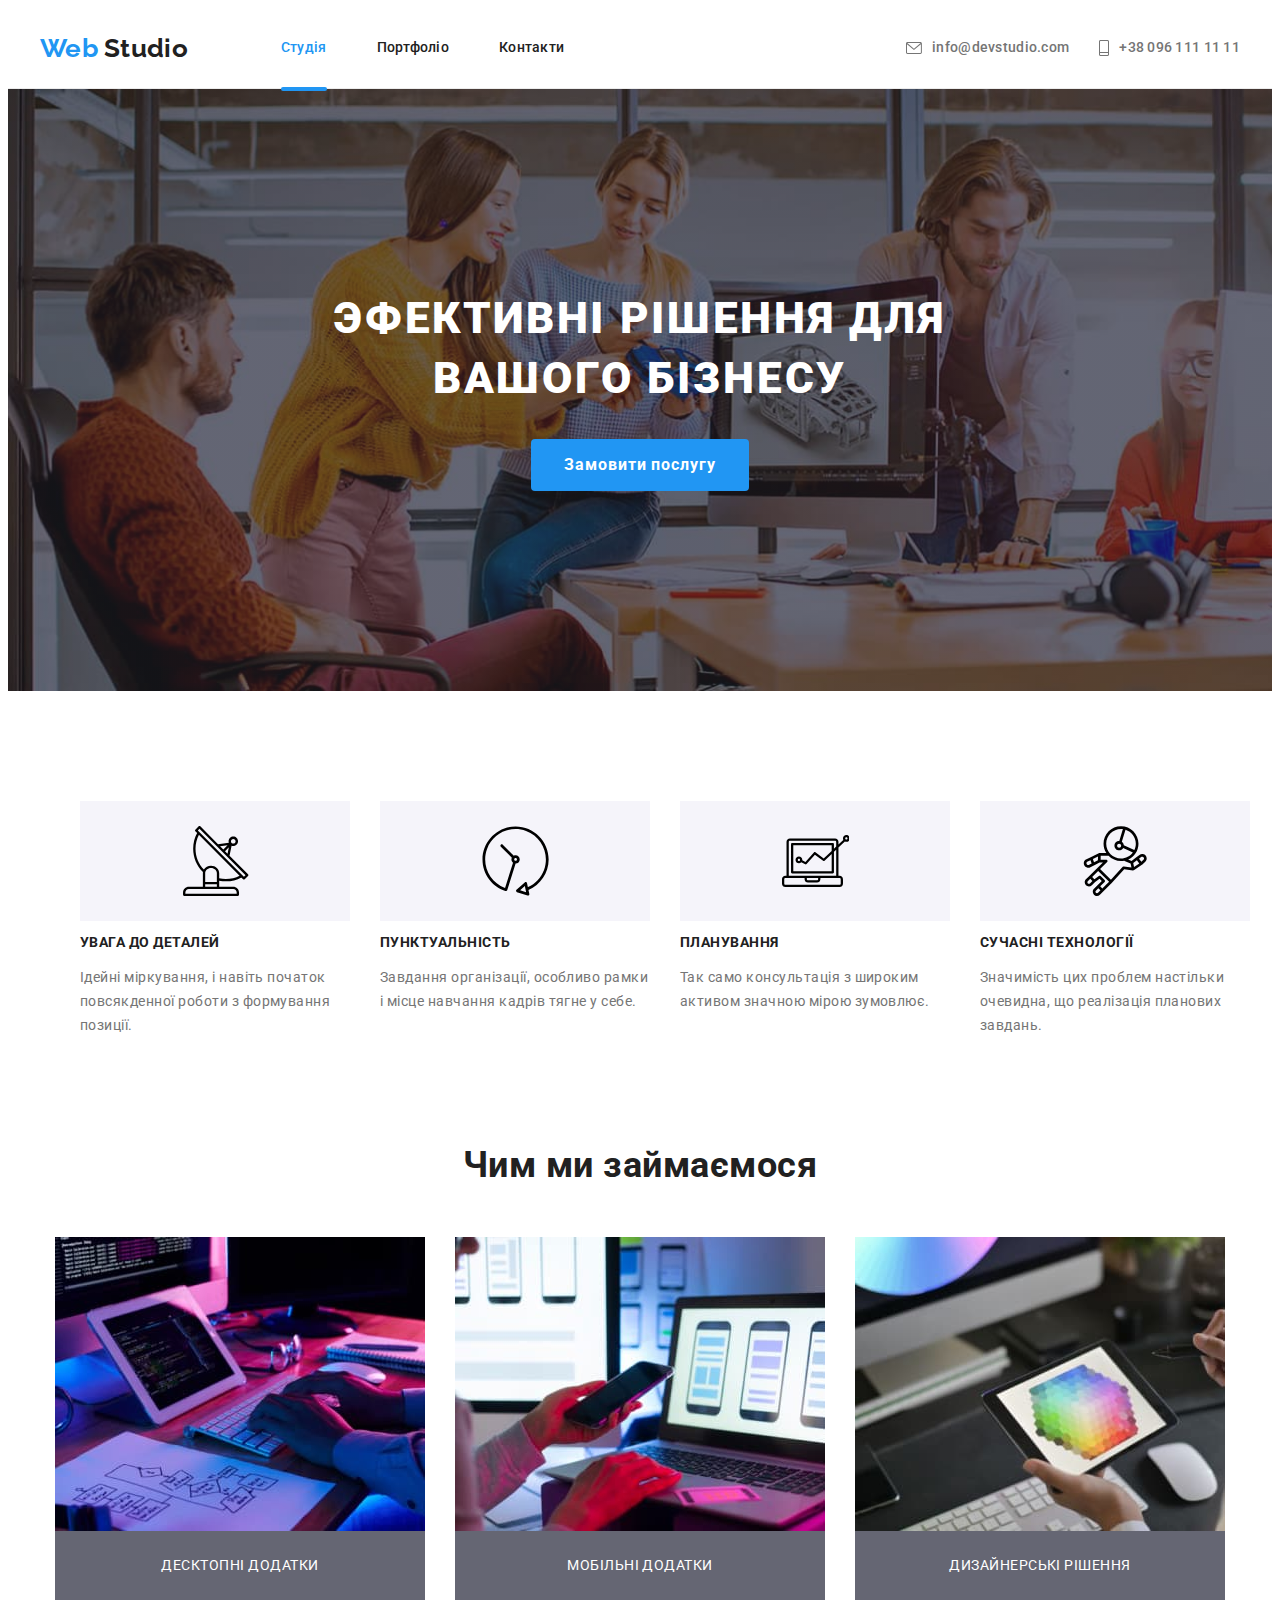
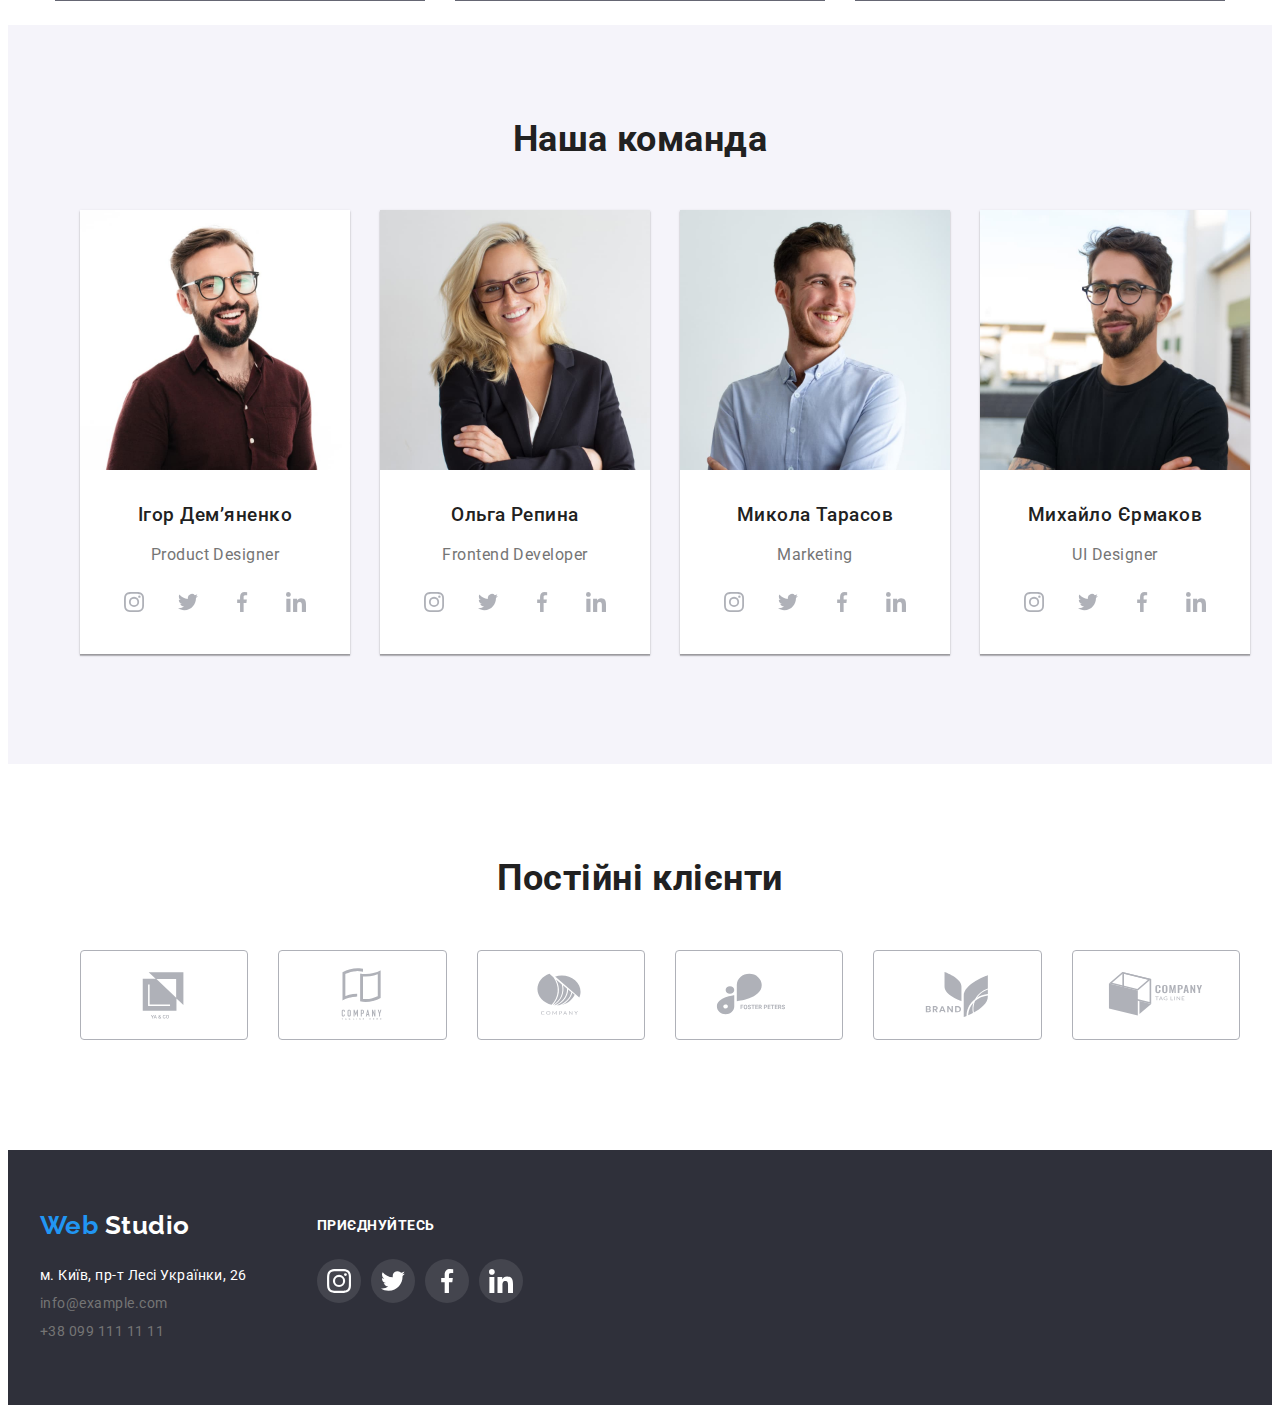
==== index.html @ f1665b96 "Copy hw5" ====
<!DOCTYPE html>
<html lang="uk">
<head>
    <meta charset="UTF-8">
    <meta http-equiv="X-UA-Compatible" content="IE=edge">
    <meta name="viewport" content="width=device-width, initial-scale=1.0">
    <title>Document</title>
<link rel="preconnect" href="https://fonts.googleapis.com">
<link rel="preconnect" href="https://fonts.gstatic.com" crossorigin>
<link href="https://fonts.googleapis.com/css2?family=Raleway:wght@700&family=Roboto:wght@400;500;700;900&display=swap" rel="stylesheet">
<link
      rel="stylesheet"
      href="https://cdnjs.cloudflare.com/ajax/libs/modern-normalize/1.1.0/modern-normalize.min.css"
      integrity="sha512-wpPYUAdjBVSE4KJnH1VR1HeZfpl1ub8YT/NKx4PuQ5NmX2tKuGu6U/JRp5y+Y8XG2tV+wKQpNHVUX03MfMFn9Q=="
      crossorigin="anonymous"
      referrerpolicy="no-referrer">
<link rel="stylesheet" href="./css/styles.css">
</head>
<body>
   <!-- HEADER -->
   <header class="header-section">
   
    <nav class="navigation container">
      <a  href="./index.html" class="logo"> 
        <span class="logo-partone"> Web </span>
           <span class="logo-partsecond">Studio </span> </a>
       <ul class="list-site-nav">
        <li class="current" ><a href="./index.html" class="current-list">Студія</a> </li>
        <li class="site-nav"><a href="./portfolio.html" class="portfolio">Портфоліо</a> </li>
        <li class= "site-nav"><a href="#" class="portfolio">Контакти</a> </li>
      </ul>
   
    <ul class="contact">
      <li class="list-contact"><a href="mailto:info@devstudio.com" class="contact-mail">
          <svg class="contact-soc-icon" width="16" height="12">
            <use href="./images/icons.svg#icon-mail"></use>
          </svg> info@devstudio.com</a></li>
      <li><a href="tel:+380961111111" class="contact-tel">
        <svg class="contact-soc-icon" width="10" height="16">
            <use href="./images/icons.svg#icon-tel"></use>
          </svg> +38 096 111 11 11</a></li>
    </ul>
    </nav>
  </header>
  <main>
   
    <!-- HERO -->
    <section class="hero">
      <h1 class="hero-title" >Эфективні рішення для вашого бізнесу</h1>
      <button type="button" class="hero-button" data-modal-open>Замовити послугу</button>

    
      <div class="backdrop is-hidden" data-modal>
          <div class="modal">
            <button type="button" class="button-close" data-modal-close>
              <svg width="11" height="11">
                <use href="./images/icons.svg#icon-close"></use>
              </svg>
            </button>
          </div>
        </div>

    </section>

    <!-- OUR ADVANTAGES -->
    <section class="section"> 
      <div class="container"> 
      <h2 class="visually-hidden">Наші переваги</h2>
        
      <ul class="advantages">

          <li class="advantages-list"> 
            <div class="container-icon"> 
              
                <svg class="advantages-icon" width="67" height="70">
                  <use href="./images/icons.svg#icon-Vector1">   </use>
          </svg>
       
        </div> 
          <h3 class="advantages-caption">Увага до деталей</h3> 
          <p class="advantages-text">Ідейні міркування, і навіть початок повсякденної роботи з формування позиції.</p>
          </li>

          <li class="advantages-list">
            <div class="container-icon"> 
             
                <svg class="advantages-icon" width="67" height="70">
                  <use href="./images/icons.svg#icon-Vector2"></use></svg>
         
              </div>
            <h3 class="advantages-caption"> Пунктуальність</h3>
            <p class="advantages-text">Завдання організації, особливо рамки і місце навчання кадрів тягне у себе.</p>
          </li>

          <li class="advantages-list"> 
            <div class="container-icon"> 
              
                <svg class="advantages-icon" width="67" height="70">
                  <use href="./images/icons.svg#icon-Vector3">    </use></svg>
            
            </div>
            <h3 class="advantages-caption">Планування</h3> 
            <p class="advantages-text">Так само консультація з широким активом значною мірою зумовлює.</p>
        </li>

        <li class="advantages-list">
          <div class="container-icon"> 
            
                <svg class="advantages-icon" width="67" height="70">
            <use href="./images/icons.svg#icon-Vector4">    </use></svg> 
         
          </div>
            <h3 class="advantages-caption"> Сучасні технології</h3>
            <p class="advantages-text"> Значимість цих проблем настільки очевидна, що реалізація планових завдань.</p>
        </li>

      </ul>
        </div>
    </section>

    <!-- WHAT WE DO -->
    <section class="section-what-we-do"> 
      <div class="container"> 
      <h2 class="what-we-do-caption">Чим ми займаємося</h2>
      
      <ul class="list-what-we-do">
        <li class="image-what-we-do">
          <img class="image"
            src="./images/tab_work.jpg"
            alt="Людина працює на компʼютері"
            height="294"
            width="370">
            
            <div class="container-text"> 
            <p class="text-description"> Десктопні додатки</p>
        </div>
          </li>

        <li class="image-what-we-do">
          <img class="image"
            src="./images/phone_leptop.jpg"
            alt="Дівчина тримає телефон"
            height="294"
            width="370">
            <div class="container-text"> 
            <p class="text-description"> Мобільні додатки</p>
        </div>
        </li>
        <li class="image-what-we-do">
          <img class="image"
            src="./images/tab.jpg"
            alt="Людина підбирає кольори на планшеті"
            height="294"
            width="370">
            <div class="container-text"> 
            <p class="text-description"> Дизайнерські рішення</p>
        </div>
        </li>
      </ul>
      </div>
    </section>
    <!-- OUR TEAM -->
      <section class="section-team"> 
        <div class="container"> 
        <h2 class="team-caption">Наша команда</h2>
      <ul class="team">
        <li class="team-list">
          <img src="./images/team1.jpg" 
          alt="Product Designer" 
          width="270" 
          height="260" >
          <h3 class="team-list-caption">Ігор Демʼяненко</h3>
          <p lang="en" class="team-list-text">Product Designer</p>
        <ul class="team-soc-list"> 
        <li class="team-soc-item"> <a href "" class="team-soc-link">
          <svg class="team-soc-icon" width="20" height="20">
            <use href="./images/icons.svg#icon-instagram">    </use>
          </svg> </a>
        </li>
        <li class="team-soc-item"> <a href "" class="team-soc-link">
          <svg class="team-soc-icon" width="20" height="20">
            <use href="./images/icons.svg#icon-twitter">    </use>
          </svg> </a>
        </li>
        <li class="team-soc-item"> <a href "" class="team-soc-link">
          <svg class="team-soc-icon" width="20" height="20">
            <use href="./images/icons.svg#icon-facebook">    </use>
          </svg> </a>
        </li>
        <li class="team-soc-item"> <a href "" class="team-soc-link">
          <svg class="team-soc-icon" width="20" height="20">
            <use href="./images/icons.svg#icon-linkedin">    </use>
          </svg> </a>
        </li>    
      </ul>
        </li>

        <li class="team-list">
          <img src="./images/team2.jpg" 
          alt="Frontend Developer" 
          width="270"
           height="260">
          <h3 class="team-list-caption">Ольга Репина</h3>
          <p lang="en" class="team-list-text">Frontend Developer</p>

          <ul class="team-soc-list"> 
        <li class="team-soc-item"> <a href "" class="team-soc-link">
          <svg class="team-soc-icon" width="20" height="20">
            <use href="./images/icons.svg#icon-instagram">    </use>
          </svg> </a>
        </li>
        <li class="team-soc-item"> <a href "" class="team-soc-link">
          <svg class="team-soc-icon" width="20" height="20">
            <use href="./images/icons.svg#icon-twitter">    </use>
          </svg> </a>
        </li>
        <li class="team-soc-item"> <a href "" class="team-soc-link">
          <svg class="team-soc-icon" width="20" height="20">
            <use href="./images/icons.svg#icon-facebook">    </use>
          </svg> </a>
        </li>
        <li class="team-soc-item"> <a href "" class="team-soc-link">
          <svg class="team-soc-icon" width="20" height="20">
            <use href="./images/icons.svg#icon-linkedin">    </use>
          </svg> </a>
        </li>    
      </ul>
        </li>
        <li class="team-list">
          <img src="./images/team3.jpg" 
          alt="Marketing"
           width="270" 
           height="260">
          <h3 class="team-list-caption">Микола Тарасов</h3>
          <p lang="en" class="team-list-text">Marketing</p>
          <ul class="team-soc-list"> 
        <li class="team-soc-item"> <a href "" class="team-soc-link">
          <svg class="team-soc-icon" width="20" height="20">
            <use href="./images/icons.svg#icon-instagram">    </use>
          </svg> </a>
        </li>
        <li class="team-soc-item"> <a href "" class="team-soc-link">
          <svg class="team-soc-icon" width="20" height="20">
            <use href="./images/icons.svg#icon-twitter">    </use>
          </svg> </a>
        </li>
        <li class="team-soc-item"> <a href "" class="team-soc-link">
          <svg class="team-soc-icon" width="20" height="20">
            <use href="./images/icons.svg#icon-facebook">    </use>
          </svg> </a>
        </li>
        <li class="team-soc-item"> <a href "" class="team-soc-link">
          <svg class="team-soc-icon" width="20" height="20">
            <use href="./images/icons.svg#icon-linkedin">    </use>
          </svg> </a>
        </li>    
      </ul>
        </li>
        <li class="team-list">
          <img src="./images/team4.jpg" 
          alt="UI Designer"
           width="270"
           height="260" >
          <h3 class="team-list-caption">Михайло Єрмаков</h3>
          <p lang="en" class="team-list-text">UI Designer</p>
          
          <ul class="team-soc-list"> 
        <li class="team-soc-item"> <a href "" class="team-soc-link">
          <svg class="team-soc-icon" width="20" height="20">
            <use href="./images/icons.svg#icon-instagram">    </use>
          </svg> </a>
        </li>
        <li class="team-soc-item"> <a href "" class="team-soc-link">
          <svg class="team-soc-icon" width="20" height="20">
            <use href="./images/icons.svg#icon-twitter">    </use>
          </svg> </a>
        </li>
        <li class="team-soc-item"> <a href "" class="team-soc-link">
          <svg class="team-soc-icon" width="20" height="20">
            <use href="./images/icons.svg#icon-facebook">    </use>
          </svg> </a>
        </li>
        <li class="team-soc-item"> <a href "" class="team-soc-link">
          <svg class="team-soc-icon" width="20" height="20">
            <use href="./images/icons.svg#icon-linkedin">    </use>
          </svg> </a>
        </li>    
      </ul>
        </li>
      </ul>
      </div>
    </section>
    <section class="section">
      <div class="container"> 
        <h3 class="team-caption"> Постійні клієнти</h3>
        <ul class="list-customers">
          <li class="item-customers"> <a href="" class="link-customers"> <svg class="customers-icon" width="106" height="60">
            <use href="./images/icons.svg#icon-Logo1">    </use>
          </svg> </a> </li>
        <li class="item-customers"> <a href="" class="link-customers"> <svg class="customers-icon" width="106" height="60">
            <use href="./images/icons.svg#icon-Logo2">    </use>
          </svg> </a> </li>
        <li class="item-customers"> <a href="" class="link-customers"> <svg class="customers-icon" width="106" height="60">
            <use href="./images/icons.svg#icon-Logo3">    </use>
          </svg> </a> </li>
        <li class="item-customers"> <a href="" class="link-customers"> <svg class="customers-icon" width="106" height="60">
            <use href="./images/icons.svg#icon-Logo4">    </use>
          </svg> </a> </li>
        <li class="item-customers"> <a href="" class="link-customers"> <svg class="customers-icon" width="106" height="60">
            <use href="./images/icons.svg#icon-Logo5">    </use>
          </svg> </a> </li>
        <li class="item-customers"> <a href="" class="link-customers"> <svg class="customers-icon" width="106" height="60">
            <use href="./images/icons.svg#icon-Logo6">    </use>
          </svg> </a> </li>
        </ul> 
        
      </div>

    </section>
  </main>
    <!-- FOOTER -->
  <footer class="footer">
    <div class="container footer-contact">
      <div> 
      <a href="./index.html" class="logo logo-partone"> 
        <span> Web </span>
      <span class="logo logo-partthird">Studio </span> </a> 
    <address> 
      <ul class="item">
        <li> <a href="https://goo.gl/maps/CPtrU1FHBa2aNyZL9" 
        target="_blank" 
        rel="noopener noreferrer nofollow" class="item-address">м. Київ, пр-т Лесі Українки, 26</a> 
      </li>
        <li>
      <a href="mailto:info@example.ua" class="item-mail">info@example.com</a> 
    </li>
      <li>
        <a href="tel:+14251234563" class="item-tel">+38 099 111 11 11</a>
      </li>
      </ul>
    </address>
   </div>
    <div class="invite-footer">
      <h4 class="invite">Приєднуйтесь</h4> 
    <ul class="footer-soc-list"> 
        <li class="footer-soc-item"> <a href "" class="footer-soc-link">
          <svg class="footer-soc-icon" width="24" height="24">
            <use href="./images/icons.svg#icon-instagram">    </use>
          </svg> </a>
        </li>
        <li class="footer-soc-item"> <a href "" class="footer-soc-link">
          <svg class="footer-soc-icon" width="24" height="24">
            <use href="./images/icons.svg#icon-twitter">    </use>
          </svg> </a>
        </li>
        <li class="footer-soc-item"> <a href "" class="footer-soc-link">
          <svg class="footer-soc-icon" width="24" height="24">
            <use href="./images/icons.svg#icon-facebook">    </use>
          </svg> </a>
        </li>
        <li class="footer-soc-item"> <a href "" class="footer-soc-link">
          <svg class="footer-soc-icon" width="24" height="24">
            <use href="./images/icons.svg#icon-linkedin">    </use>
          </svg> </a>
        </li>    
      </ul>

      </div>
    </div>
  </footer>
   <script src="./js/modal.js"></script>
</body>
</html>

<!-- <div> 
      <a  href="./index.html" class="logo"> 
        <span class="logo-partone"> Web </span>
           <span class="logo-partsecond">Studio </span> </a>
</div>
<div> 
       <ul class="list-site-nav">
        <li class="current" ><a href="./index.html" class="current-list">Студія</a> </li>
        <li class="site-nav"><a href="./portfolio.html" class="portfolio">Портфоліо</a> </li>
        <li class= "site-nav"><a href="#" class="portfolio">Контакти</a> </li>
      </ul>
</div>

<div class="contact"> 
    <ul class="contact-list">
      <li class="items-contact">
        <a href="mailto:info@devstudio.com" class="contact-mail">
           <svg class="footer-soc-icon" width="16" height="12">
            <use href="./images/icons.svg#icon-mail"></use>
          </svg> info@devstudio.com</a> </li>

      <li list-contact><a href="tel:+380961111111" class="contact-tel">
        <svg class="footer-soc-icon" width="10" height="16">
            <use href="./images/icons.svg#icon-tel"></use>
          </svg> +38 096 111 11 11</a></li>
    </ul>
</div> -->
---- css/styles.css ----
/*колір основного тексту rgba(33, 33, 33, 1) */
/*вторичній колір тексту rgba(117, 117, 117, 1)*/
/*білий колір тексту footer, hero rgba(255, 255, 255, 1)*/
/* акцент синій rgba(33, 150, 243, 1)*/
 /* фон hero rgba(47, 48, 58, 1) */
 /* фон секции 3 (для index.html rgba(245, 244, 250, 1) */

    :root {
            --accent-color: #2196f3;
            --primary-text-color: rgba(33, 33, 33, 1);
            --transition-timing-function: cubic-bezier(0.4, 0, 0.2, 1);
            --transition-duration: 250ms;
        
 }
 
 html{
    box-sizing: border-box;
 } 
*,
*::before,
*::after {
    box-sizing: inherit;
}

 body {
    color:var(--primary-text-color);
    background-color: #FFFFFF;
font-family: "Roboto", sans-serif;
    letter-spacing: 0.03em;
}

p,
h1,
h2,
h3,
h4,
h5,
h6, {
    padding: 0px;
    margin: 0px;
} 
    

ul {
    list-style: none;
}

a {
    text-decoration:none;
}

 /*  HEADER  */

.container {
    width: 1230px;
    padding-left: 15px;
    padding-right: 15px;
    margin-right: auto;
    margin-left: auto;
    align-items: center;
 }
 .section {
    padding-top: 94px;
    padding-bottom: 94px;
 }
 .header-section
  {
    padding-top: 24;
    padding-bottom: 25;
    border-bottom: 1px solid #ECECEC;
 }

 /* --------------- logo------------ */
 .logo {
    font-family: "Raleway", sans-serif;
    font-size: 26px;
    line-height: 1.19;
    font-weight: 700;
    display: inline-block;       
 }
 
.logo-partone
{
    color: rgba(33, 150, 243, 1); 
}
.logo-partsecond 
    {
    color:rgba(33, 33, 33, 1);
}
/* ----------------------nav------------- */
.navigation{
font-style: Medium;
    font-size: 14px;
    line-height: 1.14;
    letter-spacing: 0.02em;
    font-weight: 500;
    display: flex;
    
    
    
}
.list-site-nav {
    display: flex;
    margin-right: auto; 
    margin-left: 0px; 
    padding-left: 93px;
    margin-top: 0px;
    margin-bottom: 0px;
}
.list-site-nav .site-nav:not(:last-child) {
 padding-right: 50px;
} 

.current-list {
    color: rgba(33, 150, 243, 1); 
    display: block;
} 
.current {
padding-top: 32px;
    padding-bottom: 32px;
    padding-right: 50px;
    color: rgba(33, 150, 243, 1);
        cursor: pointer;
}
 .list-site-nav .current-list {
    color: var(--accent-color);
    position: relative;
}

.list-site-nav .current-list::after {
    content: "";
    display: inline-block;
    width: 100%;
    height: 4px;
    position: absolute;
    left: 0;
    bottom: -1px;
    top: 47px;

    background-color: currentColor;
    border-radius: 2px;
} 


.site-nav .portfolio {
    color: rgba(33, 33, 33, 1);
        display: block;
        padding-top: 32px;
        padding-bottom: 32px;
        transition-property: transform;
        transition-duration: var(--transition-duration);
        transition-timing-function: var(--transition-timing-function);
}
.site-nav .portfolio:hover,
.site-nav .portfolio:focus {
    color: rgba(33, 150, 243, 1);
    cursor: pointer;   
}

/*  -----------contact ---------------- */

.contact {
        display: flex;
        align-items: center;
        align-content: center;
        gap: 30px;
    }
.contact-mail {
    display: flex;
    color: rgba(117, 117, 117, 1);
    align-items: center; 
    transition-property: transform;
        transition-duration: var(--transition-duration);
        transition-timing-function: var(--transition-timing-function);
}
.contact-mail:hover,
.contact-mail:focus {
    color: rgba(33, 150, 243, 1);
    cursor: pointer;
}
.contact-tel {
    color: rgba(117, 117, 117, 1);
    align-items: center;
    display: flex;
    transition-property: transform;
        transition-duration: var(--transition-duration);
        transition-timing-function: var(--transition-timing-function);
}
.contact-tel:hover,
.contact-tel:focus {
    color: rgba(33, 150, 243, 1);
    cursor: pointer;
}
.contact-soc-icon {
    fill: rgba(117, 117, 117, 1);
    margin-right: 10px;
    transition-property: transform;
        transition-duration: var(--transition-duration);
        transition-timing-function: var(--transition-timing-function);
}
.contact-soc-icon:hover,
.contact-soc-icon:focus {
       fill: rgba(33, 150, 243, 1);
        cursor: pointer;
}

/*  -------------------Page index-------------- */
/* HERO */
.hero {
    background-color: rgba(47, 48, 58, 1);
    text-align: center;
    padding-top: 200px;
    padding-bottom: 200px;
    background-image: 
    linear-gradient( 
        rgba(47, 48, 58, 0.4), 
        rgba(47, 48, 58, 0.4) 
        ),
    url(../images/hero-bg.jpg);
    background-repeat: no-repeat;
    background-size: cover;
    max-width: 1600px;
    margin: 0 auto;
}
.hero-title {
    margin: auto;
    color: rgba(255, 255, 255, 1);
    text-transform: uppercase;
    font-style: Black;
    font-size: 44px;
    line-height: 1.36;
    letter-spacing: 0.06em;
    font-weight: 900;
    margin-bottom: 30px;
    width: 696px;  
}
.hero-button {
    background-color: rgba(33, 150, 243, 1);
    color: rgba(255, 255, 255, 1);
    font-style: Bold;
     font-size: 16px;
      line-height: 1.9;
    font-family: inherit;
    border-radius: 4px;
    letter-spacing: 0.06em;
    font-weight: 700;
    padding: 10px 32px;
    min-width: 216;
    border: 1px solid transparent;
    margin: 0, auto;
    cursor: pointer;
}

/* MODAL */

.backdrop {
    position: fixed;
    top: 0;
    left: 0;
    width: 100%;
    height: 100%;
    z-index: 1;
    visibility: visible;
    background-color: rgba(0, 0, 0, 0.2);
    opacity: 1;
    transition: opacity var(--transition-duration) linear,
        visibility var(--transition-duration) linear;
}

 .backdrop.is-hidden {
    opacity: 0;
    pointer-events: none;
    visibility: hidden;
} 

.backdrop.is-hidden .modal {
    transform: translate(-50%, -50%) scale(0.9);
}

.modal {
    position: absolute;
    top: 50%;
    left: 50%;
    width: 528px;
    height: 581px;
    transform: translate(-50%, -50%) scale(1);
    transition: transform var(--transition-duration) linear;

    box-shadow: 0px 1px 3px rgba(0, 0, 0, 0.12), 0px 1px 1px rgba(0, 0, 0, 0.14),
        0px 2px 1px rgba(0, 0, 0, 0.2);
    border-radius: 4px;

    background-color: #FFFFFF;
}

.button-close {
    position: absolute;
    top: 8px;
    right: 8px;
    width: 30px;
    height: 30px;

    display: flex;
    align-items: center;
    justify-content: center;

    padding: 0;

    border-radius: 50%;
    border: 1px solid rgba(0, 0, 0, 0.1);
    background-color: #FFFFFF;
    cursor: pointer;
}

/* OUR ADVANTAGES */

.visually-hidden {
    position: absolute;
    white-space: nowrap;
    width: 1px;
    height: 1px;
    overflow: hidden;
    border: 0;
    padding: 0;
    clip: rect(0 0 0 0);
    clip-path: inset(50%);
    margin: -1px;
}
.advantages{
    display: flex;
    gap: 30px;
    margin-bottom: 0px;
    
}

.container-icon{

        display: flex;
        justify-content: center;
        align-items: center;
        width: 270px;
        height: 120px;
        background-color: rgba(245, 244, 250, 1);
}

.advantages-caption {
    text-transform: uppercase;
    font-style: Bold;
    font-size: 14px;
    line-height: 1.14;
    margin-bottom: 10px;
}
.advantages-text {
    color: rgba(117, 117, 117, 1);
    font-style: Regular;
     font-size: 14px;
      line-height: 24px;
}
/* WHAT WE DO */
.list-what-we-do {
    position: relative;
    display: flex;
    gap: 30px;
    padding-left: 0px;
    margin-top: 0px;
    margin-bottom: 0px;
    justify-content: center;
    align-items: center;
}

.what-we-do-caption {
    text-align: center;
    font-style: Bold;
    font-size: 36px;
    line-height: 1.16;
    margin-bottom: 50px;
    margin-top: 0px;
}

.container-text{
    position: absolute;
    width: 370px;
    height: 70px;
    background-color: rgba(63, 64, 80, 0.8);
    display: flex;
    align-items: center;
    justify-content: center;
}
.text-description{
    text-transform: uppercase;
    font-size: 14px;
    font-weight: 700px;
    color: rgba(255, 255, 255, 1);
    line-height: 1.14;
    letter-spacing: 3%;


}

.section-what-we-do{
padding-top: 0px;
padding-bottom: 94px;
}

  /* ----------------------OUR TEAM  */

.section-team {
font-size: 16px;
line-height: 1.19p;
padding-top: 94px;
    padding-bottom: 94px;
background-color: rgba(245, 244, 250, 1);
}
.team {
display: flex;
    text-align: center;
    width: 270px;
}
.team-caption {
    font-style: 700;
    font-size: 36px;
    line-height: 1.16;
    margin-bottom: 50px;
    margin-top: 0px;
    text-align: center;
}
.team-list {
    margin-right: 30px;  
    background-color: #FFFFFF;
    box-shadow: 0px 1px 3px rgba(0, 0, 0, 0.12), 0px 1px 1px rgba(0, 0, 0, 0.14), 0px 2px 1px rgba(0, 0, 0, 0.2);
}
.team-list:last-child {
    padding-right: 0px;
    margin-right: 0px;
}
.team-list-caption {
    font-style: Medium;
        font-weight: 500;
        margin-top: 30px;
        margin-bottom: 10;
        
}
.team-list-text {
    color: rgba(117, 117, 117, 1); 
    margin-bottom: 16px;
}
.team-soc-item{
    width: 44px;
    height: 44px;
}
.team-soc-link{
    width: 100%;
    height: 100%;
    border-radius: 50%;

    background-color: #FFFFFF;
    fill: rgba(175, 177, 184, 1);

    display: flex;
    align-items: center;
    justify-content: center;
    transition-property: transform;
    transition-duration: var(--transition-duration);
    transition-timing-function: var(--transition-timing-function);
} 

.team-soc-link:hover,
.team-soc-link:focus{
    background-color:#2196F3;
    
}
    
.team-soc-link:hover .team-soc-icon {
            fill: #FFFFFF; }
.team-soc-link:hover .team-soc-icon {
                background-color: #2196F3;}

.team-soc-list {
    display: flex;
    justify-content: center;
    gap: 10px;
    padding-left: 0px;
    margin-bottom: 30px;
}
.list-customers{
    display: flex;
    gap: 30px;
    
}
.item-customers {
    width: calc((100% - 150px) / 6);
    height: 90px;
    
}
.link-customers{
    width: 100%;
    height: 100%;
    border: 1px solid #AFB1B8;
    border-radius: 4px;
    display: flex;
    fill: rgba(175, 177, 184, 1);
    justify-content: center;
    align-items: center;
    transition-property: transform;
    transition-duration: var(--transition-duration);
    transition-timing-function: var(--transition-timing-function);
}

.link-customers:hover,
 .link-customers:focus {
    fill: rgba(33, 150, 243, 1);
    border: 1px solid rgba(33, 150, 243, 1) ;
}

/*--------------------- footer */

.footer {
    background-color: rgba(47, 48, 58, 1);
    font-size: 14px;
        line-height: 2;
        padding-top: 60px;
        padding-bottom: 60px;
}
.footer-contact {
    display: flex;

}
.logo-partthird {
    color: rgba(255, 255, 255, 1);
    margin-bottom: 20px;
}

address {
    font-style: normal;
}
.item {
    padding-left: 0px;
    margin-top: 0px;
    margin-bottom: 0px;
}
.item-address {
    color: rgba(255, 255, 255, 1);
    margin-bottom: 9px;
}
.item-mail {
    color: rgba(117, 117, 117, 1);
    margin-bottom: 9px;
}
.item-tel{
    color: rgba(117, 117, 117, 1); 
}

.footer-soc-link{
    width: 100%;
    height: 100%;
    border-radius: 100%;
    background-color: rgba(255, 255, 255, 0.1);
    display: flex;
    align-items: center;
    justify-content: center;
    color: #FFFFFF;
    transition-property: transform;
    transition-duration: var(--transition-duration);
    transition-timing-function: var(--transition-timing-function);
}
.footer-soc-icon{
    fill: currentColor;
}

.footer-soc-link:hover,
.footer-soc-link:focus {
    background-color: #2196F3;  
}

.footer-soc-list {
    display: flex;
    justify-content: center;
    gap: 10px;
    padding-left: 0px;
    margin-bottom: 40px;
}
.footer-soc-item {
    width: 44px;
    height: 44px;
    border-radius: 4px ;
    fill: #FFFFFF;
}

.invite-footer {
    margin-left: 70px;
    margin-top: 0px;
   
}
.invite {
        margin-bottom: 20px;
        margin-top: 0px;
            width: 700;
            size: 14px;
            letter-spacing: 0, 3;

        color: rgba(255, 255, 255, 1);
        text-transform: uppercase;
           
}
/* ____________________________Page Portfolio */

.list-button{
font-style: medium;
    font-size: 16px;
    line-height: 2;
    font-weight: 500;

    display: flex;
    justify-content: center;

    padding-left: 0;
    margin-bottom: 56px;
    margin-top: 0; 
}
.list-button li:not(:last-child) {
    padding-right: 8px; 
}

.button-project {
 color: var(--primary-text-color);
 background-color: rgba(245, 244, 250, 1);
font-family: inherit;
text-align: center;
border-radius: 4px;
padding: 6px 22px;
border: 1px solid transparent;
cursor: pointer;
transition-property: transform;
transition-duration: var(--transition-duration);
transition-timing-function: var(--transition-timing-function);
}

.button-project:hover,
.button-project:focus{
    color: rgba(245, 244, 250, 1);
background-color: rgba(33, 150, 243, 1);
box-shadow: 0px 3px 1px rgba(0, 0, 0, 0.1), 0px 1px 2px rgba(0, 0, 0, 0.08), 0px 2px 2px rgba(0, 0, 0, 0.12)
}
.button-project-all {
    color: rgba(245, 244, 250, 1);
        background-color: rgba(33, 150, 243, 1);
        font-family: inherit;
        text-align: center;
        border-radius: 4px;
        padding: 6px 25px;
            border: 1px solid transparent;
            min-width: 73px;
            height: 38px;
            cursor: pointer;
            transition-property: transform;
            transition-duration: var(--transition-duration);
            transition-timing-function: var(--transition-timing-function);
}
.prime{
    min-width: 125px;
    height: 38px;
}
.second {
min-width: 112px;
height: 38px;
}
.third {
    min-width: 103px;
    height: 38px;
}
.fourth {
    min-width: 130px;
    height: 38px;
}

.list-project
{
    padding-top: 0px;
    padding-left: 0px;
    margin: 0px;
    gap: 30px;
    display: flex;
    flex-wrap: wrap;
    
}
.image-list {
    width: 370px;

    border: 1px solid #eeeeee;
    transition: box-shadow: 0px 1px 1px rgba(0, 0, 0, 0.12),
            0px 4px 4px rgba(0, 0, 0, 0.06),
            1px 4px 6px rgba(0, 0, 0, 0.16);
            transition-property: transform;
            transition-duration: var(--transition-duration);
            transition-timing-function: var(--transition-timing-function);
        }

        .image-list:hover,
        .image-list:focus {
        box-shadow: 0px 1px 1px rgba(0, 0, 0, 0.12), 0px 4px 4px rgba(0, 0, 0, 0.06),
            1px 4px 6px rgba(0, 0, 0, 0.16);
                        }
.image-list:hover .description::before,
.image-list:focus .description::before {
    background-color: rgba(33, 150, 243, 0.9);
    transform: translateY(0);
}
.image-list:hover .project-paragraph,
.image-list:focus .project-paragraph {
    transform: translateY(0);
}

.link-project{
    cursor: pointer;
}
.image {
    display: block;
    margin: 0px;
    padding: 0px;
    max-width: 100%;
    height: auto;
}

.description {
position: relative;
    overflow: hidden;
    background-color: rgba(33, 150, 243, 0.9);
}

.description::before {
    position: absolute;
    top: 0;
    left: 0;
    width: 100%;
    height: 100%;

    content: "";
    background-color: rgba(33, 150, 243, 0.9);

    transform: translateY(100%);
    transition: transform var(--transition-duration) var(--transition-timing-function);
}

.project-paragraph {
    position: absolute;
    margin: 0;
    padding: 63px 24px;
    top: 0;
    left: 0;
    transform: translateY(100%);
    transition: transform var(--transition-duration) var(--transition-timing-function);
    font-weight: 400;
    font-size: 18px;
    line-height: 1.55;
    color: #FFFFFF;
}



.caption-project {
font-style: bold;
font-size: 18px;
    line-height: 2;
    letter-spacing: 0.06em;
    padding-top: 20px;
    margin-bottom: 4px;
    margin-top: 0px;
    margin-left: 24px;
    color: rgba(33, 33, 33, 1);
}
.text-project {
    color: rgba(117, 117, 117, 1);
        font-size: 18px;
        line-height: 1.9;
        margin-bottom: 20px;
        margin-left: 24px;
        margin-top: 0px;
}
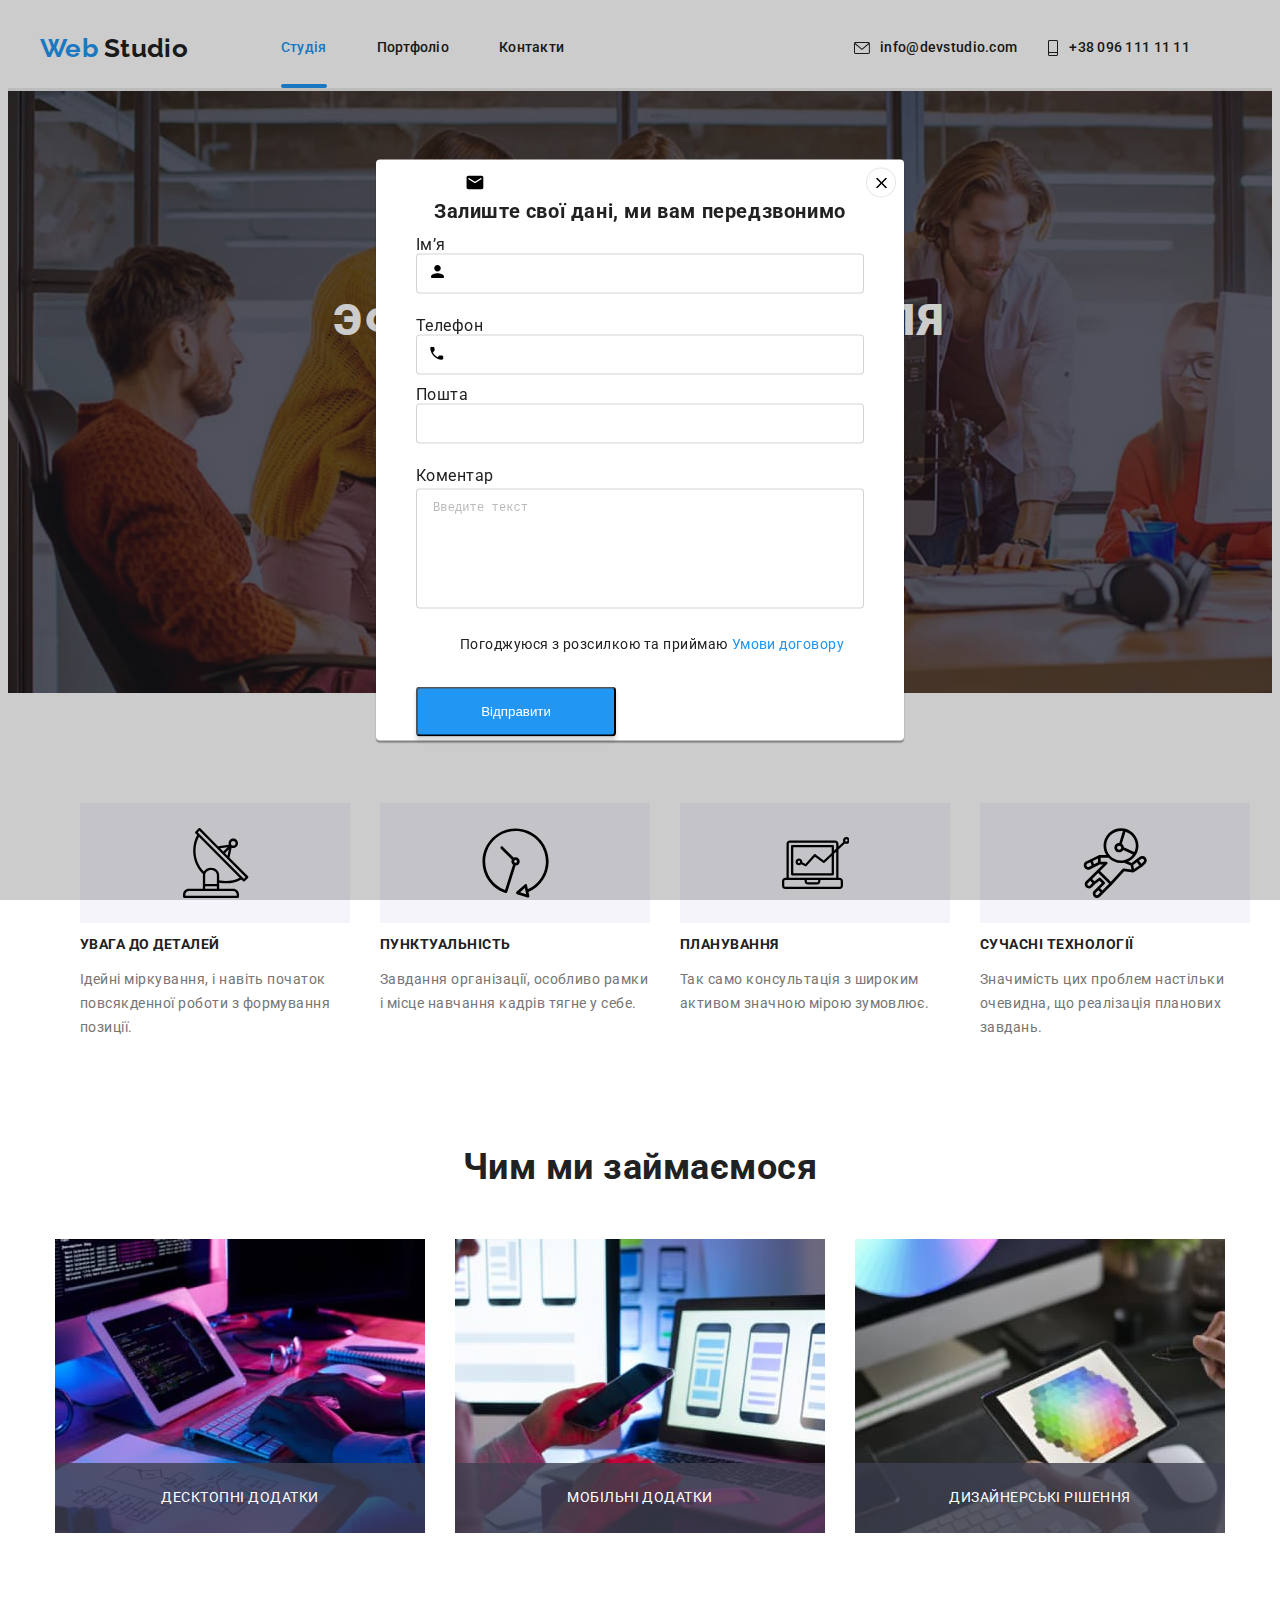
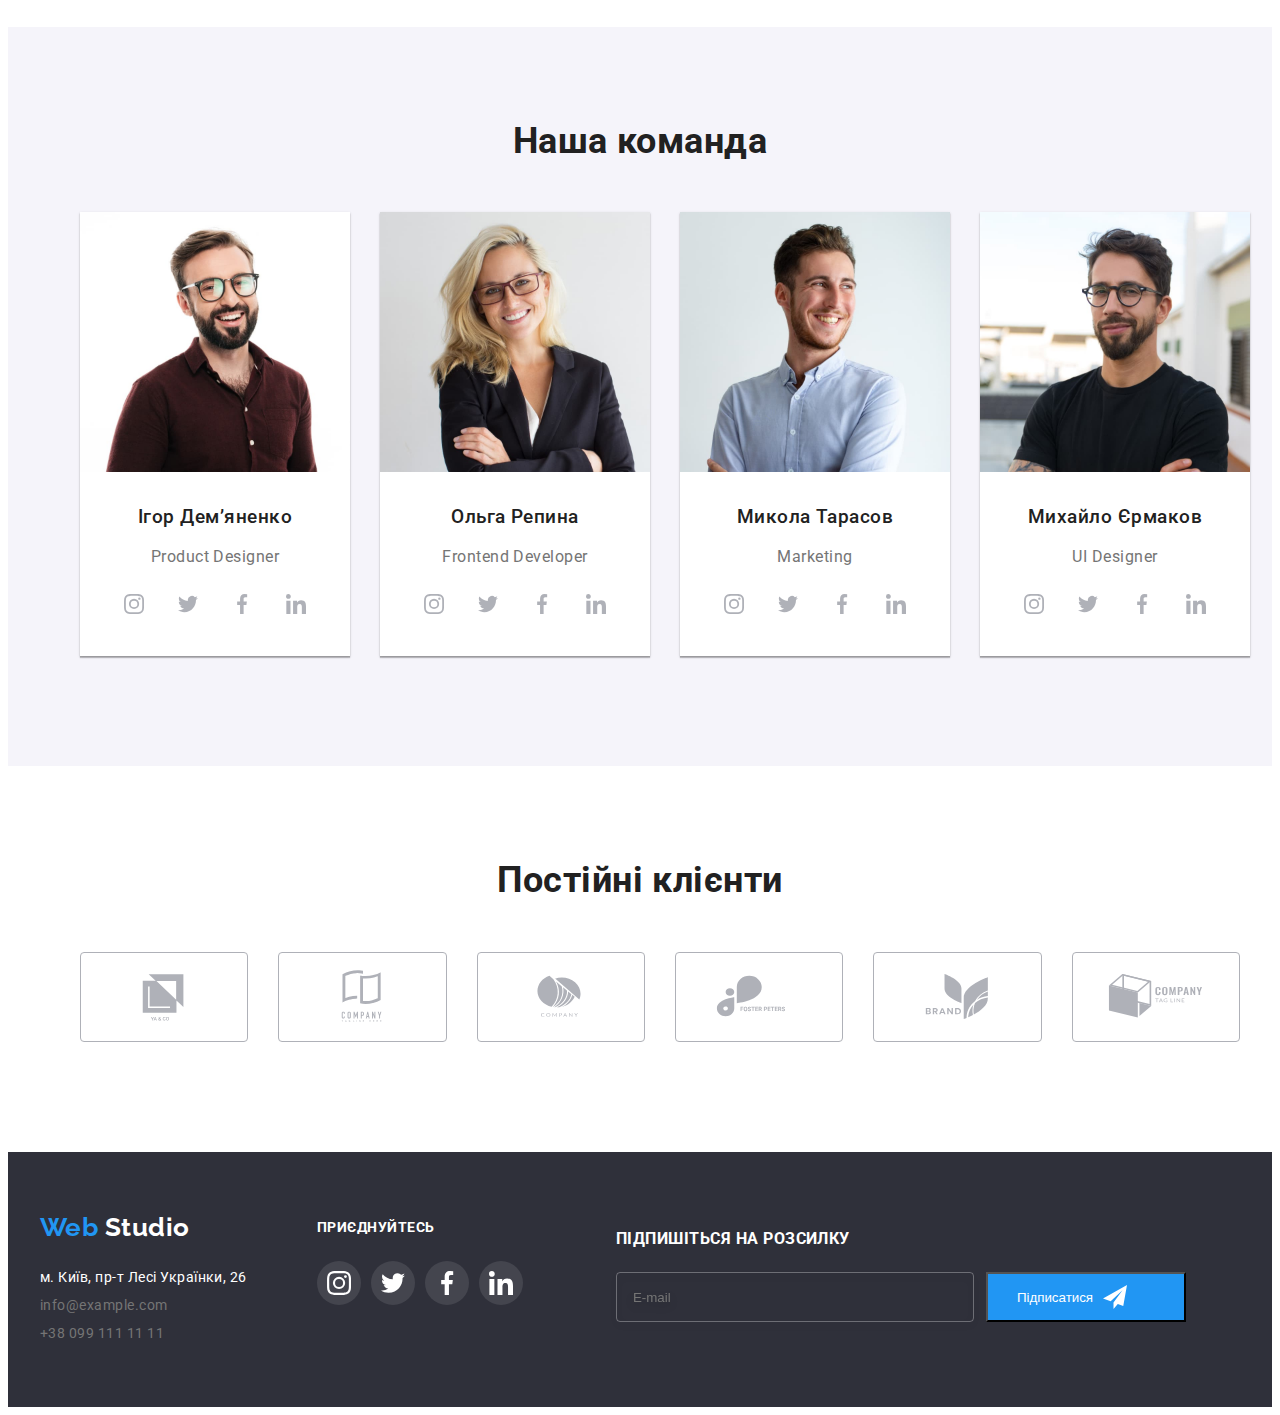
==== commit 1c260833: "Add forms" ====
--- a/index.html
+++ b/index.html
@@ -30,16 +30,24 @@
         <li class= "site-nav"><a href="#" class="portfolio">Контакти</a> </li>
       </ul>
    
-    <ul class="contact">
-      <li class="list-contact"><a href="mailto:info@devstudio.com" class="contact-mail">
-          <svg class="contact-soc-icon" width="16" height="12">
-            <use href="./images/icons.svg#icon-mail"></use>
-          </svg> info@devstudio.com</a></li>
-      <li><a href="tel:+380961111111" class="contact-tel">
-        <svg class="contact-soc-icon" width="10" height="16">
-            <use href="./images/icons.svg#icon-tel"></use>
-          </svg> +38 096 111 11 11</a></li>
-    </ul>
+   <ul class="head-address no-marker">
+          <li class="email-tel">
+            <a href="mailto:info@devstudio.com" class="contact">
+              <svg class="contact-icon" width="16" height="12">
+                <use href="./images/icons.svg#icon-mail"></use>
+              </svg>
+              info@devstudio.com</a
+            >
+          </li>
+          <li class="email-tel">
+            <a href="tel:+380961111111" class="contact">
+              <svg class="contact-icon" width="12" height="16">
+                <use href="./images/icons.svg#icon-tel"></use>
+              </svg>
+              +38 096 111 11 11</a
+            >
+          </li>
+        </ul>
     </nav>
   </header>
   <main>
@@ -49,14 +57,74 @@
       <h1 class="hero-title" >Эфективні рішення для вашого бізнесу</h1>
       <button type="button" class="hero-button" data-modal-open>Замовити послугу</button>
 
+      <!-- is-hidden -->
     
-      <div class="backdrop is-hidden" data-modal>
+      <div class="backdrop " data-modal>
           <div class="modal">
             <button type="button" class="button-close" data-modal-close>
               <svg width="11" height="11">
                 <use href="./images/icons.svg#icon-close"></use>
               </svg>
             </button>
+            
+            <div> 
+            <p class="modal-title">Залиште свої дані, ми вам передзвонимо </p>
+          <form class="modal-form">
+             </div>
+
+            <div class="modal-field"> 
+            <label for="user-name" class="modal-lable">Імʼя</label>
+            <div class="input-wrap"> 
+              <input type="text" name="user-name" class="modal-input" required>
+            <svg class="modal-icon" width="13" height="13">
+                <use href="./images/icons.svg#icon-name"></use>
+              </svg>
+              </div>
+          </div>
+
+            <div class="modal-field"> 
+            <label for="user-tel" class="modal-lable">Телефон</label>
+            <div class="input-wrap"> 
+              <input type="tel" name="user-tel" class="modal-input" required>
+           
+          <svg class="modal-icon" width="14" height="14">
+                <use href="./images/icons.svg#icon-tel2"></use>
+              </svg>
+          </div>
+
+             <div class="modal-field"> 
+            <label for="user-email" class="modal-lable">Пошта </label>
+            <input type="email" name="user-email" class="modal-input" required>
+            <svg class="modal-icon" width="18" height="18">
+                <use href="./images/icons.svg#icon-mail2"></use>
+              </svg>
+          </div>
+
+            <div class="modal-field"> 
+            <label for="user-comment" class="modal-lable">Коментар</label>
+            <textarea
+                  name="comment"
+                  id="comment"
+                  class="form-comment"
+                  placeholder="Введите текст"
+                ></textarea>
+              </div>
+              <div> 
+                 <label class="checkbox-label">
+                  <input
+                    type="checkbox"
+                    name="checkbox"
+                    class="visually-hidden"
+                  />
+                  <svg width="11" height="8" class="checkbox-icon">
+                    <use href="./images/icons.svg#send"></use>
+                  </svg>
+                  Погоджуюся з розсилкою та приймаю 
+                  <a href="#" class="checkbox-link">Умови договору</a>
+                </label>
+                <button type="submit" class="submit">Відправити</button>
+              </div>
+          </form>
           </div>
         </div>
 
@@ -364,38 +432,29 @@
           </svg> </a>
         </li>    
       </ul>
-
       </div>
+       <form class="footer-form">
+          <div class="footer-email-container">
+            <h3 class="footer-title">Підпишіться на розсилку</h3>
+            <label>
+              <input
+                type="email"
+                name="footer-email"
+                placeholder="E-mail"
+                class="footer-input"
+              />
+            </label>
+          </div>
+          <button class="button subscribe">
+            Підписатися
+            <svg width="24" height="24" class="footer-button-icon">
+              <use href="./images/icons.svg#icon-send"></use>
+            </svg>
+          </button>
+        </form>
     </div>
   </footer>
    <script src="./js/modal.js"></script>
 </body>
 </html>
 
-<!-- <div> 
-      <a  href="./index.html" class="logo"> 
-        <span class="logo-partone"> Web </span>
-           <span class="logo-partsecond">Studio </span> </a>
-</div>
-<div> 
-       <ul class="list-site-nav">
-        <li class="current" ><a href="./index.html" class="current-list">Студія</a> </li>
-        <li class="site-nav"><a href="./portfolio.html" class="portfolio">Портфоліо</a> </li>
-        <li class= "site-nav"><a href="#" class="portfolio">Контакти</a> </li>
-      </ul>
-</div>
-
-<div class="contact"> 
-    <ul class="contact-list">
-      <li class="items-contact">
-        <a href="mailto:info@devstudio.com" class="contact-mail">
-           <svg class="footer-soc-icon" width="16" height="12">
-            <use href="./images/icons.svg#icon-mail"></use>
-          </svg> info@devstudio.com</a> </li>
-
-      <li list-contact><a href="tel:+380961111111" class="contact-tel">
-        <svg class="footer-soc-icon" width="10" height="16">
-            <use href="./images/icons.svg#icon-tel"></use>
-          </svg> +38 096 111 11 11</a></li>
-    </ul>
-</div> -->--- a/css/styles.css
+++ b/css/styles.css
@@ -52,6 +52,9 @@
 
  /*  HEADER  */
 
+header{
+    border-bottom: 2px solid #ECECEC;
+}
 .container {
     width: 1230px;
     padding-left: 15px;
@@ -59,7 +62,7 @@
     margin-right: auto;
     margin-left: auto;
     align-items: center;
- }
+}
  .section {
     padding-top: 94px;
     padding-bottom: 94px;
@@ -68,7 +71,7 @@
   {
     padding-top: 24;
     padding-bottom: 25;
-    border-bottom: 1px solid #ECECEC;
+    border-bottom: 3px solid #ECECEC;
  }
 
  /* --------------- logo------------ */
@@ -115,10 +118,11 @@
 .current-list {
     color: rgba(33, 150, 243, 1); 
     display: block;
+    padding-top: 32px;
+        padding-bottom: 32px;
 } 
 .current {
-padding-top: 32px;
-    padding-bottom: 32px;
+
     padding-right: 50px;
     color: rgba(33, 150, 243, 1);
         cursor: pointer;
@@ -136,11 +140,15 @@
     position: absolute;
     left: 0;
     bottom: -1px;
-    top: 47px;
+    top: 76px;
 
     background-color: currentColor;
     border-radius: 2px;
 } 
+
+.container-contact{
+    
+}
 
 
 .site-nav .portfolio {
@@ -160,38 +168,52 @@
 
 /*  -----------contact ---------------- */
 
+
+.head-address {
+    display: flex;
+    margin-left: auto;
+    align-items: center;
+    padding-right: 50px;
+}
+
+.head-address .contact {
+    color: var(--primary-text-color);
+    text-decoration: none;
+    letter-spacing: 0.02em;
+
+    font-weight: 500;
+    font-size: 14px;
+    line-height: 1.14;
+
+    display: flex;
+    align-items: center;
+}
+
+.email-tel:nth-child(1) {
+    margin-right: 30px;
+}
+
 .contact {
-        display: flex;
-        align-items: center;
-        align-content: center;
-        gap: 30px;
-    }
-.contact-mail {
-    display: flex;
-    color: rgba(117, 117, 117, 1);
-    align-items: center; 
-    transition-property: transform;
-        transition-duration: var(--transition-duration);
-        transition-timing-function: var(--transition-timing-function);
-}
-.contact-mail:hover,
-.contact-mail:focus {
-    color: rgba(33, 150, 243, 1);
-    cursor: pointer;
-}
-.contact-tel {
-    color: rgba(117, 117, 117, 1);
-    align-items: center;
-    display: flex;
-    transition-property: transform;
-        transition-duration: var(--transition-duration);
-        transition-timing-function: var(--transition-timing-function);
-}
-.contact-tel:hover,
-.contact-tel:focus {
-    color: rgba(33, 150, 243, 1);
-    cursor: pointer;
-}
+    transition: color var(--transition-duration) var(--transition-timing-function);
+}
+
+.contact:hover,
+.contact:focus {
+    color: var(--accent-color);
+}
+
+.contact:hover .contact-icon,
+.contact:focus .contact-icon {
+    fill: var(--accent-color);
+}
+
+.contact-icon {
+    fill: var(--primary-text-color);
+    margin-right: 10px;
+
+    transition: fill var(--transition-duration) var(--transition-timing-function);
+}
+
 .contact-soc-icon {
     fill: rgba(117, 117, 117, 1);
     margin-right: 10px;
@@ -252,7 +274,7 @@
     cursor: pointer;
 }
 
-/* MODAL */
+/* ---------MODAL ------------*/
 
 .backdrop {
     position: fixed;
@@ -290,10 +312,94 @@
     box-shadow: 0px 1px 3px rgba(0, 0, 0, 0.12), 0px 1px 1px rgba(0, 0, 0, 0.14),
         0px 2px 1px rgba(0, 0, 0, 0.2);
     border-radius: 4px;
-
     background-color: #FFFFFF;
-}
-
+    padding: 40px;
+}
+.modal-title{
+    width: 448px;
+        height: 23px;
+        font-family: 'Roboto';
+        font-style: normal;
+        font-weight: 700;
+        font-size: 20px;
+        line-height: 23px;
+        text-align: center;
+        letter-spacing: 0.03em;
+        margin-bottom: 12px;
+        margin-top: 0px;
+}
+.modal-input{
+    width: 100%;
+    height: 40px;
+    border: 1px solid rgba(33, 33, 33, 0.2);
+        border-radius: 4px;
+        margin-bottom: 10px;
+        font-size: 12px;
+        color: rgba(117, 117, 117, 0.5);
+        padding-left: 14px;
+}
+
+.modal-field{
+    text-align: left;
+    margin-bottom: 12px;
+}
+.input-wrap {
+    position: relative;
+}
+.modal-icon {
+position: absolute;
+right: 420px;
+top: 5px;
+transform: translateY(50%);
+}   
+ 
+.modal-input::placeholder{
+    font-weight: 400;
+        font-size: 12px;
+        line-height: 14px;
+        letter-spacing: 0.01em;
+        color: rgba(117, 117, 117, 0.5);
+} 
+
+
+.form-comment {
+    width: 100%;
+    height: 120px;
+
+    border: 1px solid rgba(33, 33, 33, 0.2);
+    border-radius: 4px;
+    resize: none;
+    padding: 12px 16px;
+    margin-top: 4px;
+
+    font-weight: normal;
+    font-size: 12px;
+    line-height: 1.16;
+    letter-spacing: 0.01em;
+}
+
+.form-comment::placeholder {
+    color: rgba(117, 117, 117, 0.5);
+}
+
+.form-comment:focus {
+    border: 1px solid var(--accent-color);
+    outline: 0;
+}
+
+.form-comment:not(:placeholder-shown) {
+    color: #212121;
+}
+ .submit{
+    width: 200px;
+        height: 50px;
+    margin-bottom: 40px;
+   
+        background: #2196F3;
+        box-shadow: 0px 4px 4px rgba(0, 0, 0, 0.15);
+        border-radius: 4px;
+        color: #FFFFFF;
+ }
 .button-close {
     position: absolute;
     top: 8px;
@@ -311,6 +417,55 @@
     border: 1px solid rgba(0, 0, 0, 0.1);
     background-color: #FFFFFF;
     cursor: pointer;
+}
+
+.checkbox-label {
+    font-weight: normal;
+    font-size: 14px;
+    line-height: 1.71;
+
+    color: var(--primary-text-color);
+
+    margin-bottom: 30px;
+    margin-top: 20px;
+
+    align-items: center;
+    justify-content: center;
+    display: flex;
+}
+
+.checkbox-label>.visually-hidden {
+    position: absolute;
+    white-space: nowrap;
+    width: 1px;
+    height: 1px;
+    overflow: hidden;
+    border: 0;
+    padding: 0;
+    clip: rect(0 0 0 0);
+    clip-path: inset(50%);
+    margin: -1px;
+}
+
+.checkbox-label>.visually-hidden:checked+.checkbox-icon {
+    background-color: var(--accent-color);
+    border: transparent;
+}
+
+.checkbox-icon {
+    width: 16px;
+    height: 15px;
+    border-radius: 2px;
+    border: 2px solid var(--secondary-text-color);
+
+    margin-right: 8px;
+    margin-bottom: 4px;
+}
+
+.checkbox-link {
+    color: var(--accent-color);
+    margin-left: 4px;
+    
 }
 
 /* OUR ADVANTAGES */
@@ -358,17 +513,10 @@
       line-height: 24px;
 }
 /* WHAT WE DO */
-.list-what-we-do {
-    position: relative;
-    display: flex;
-    gap: 30px;
-    padding-left: 0px;
-    margin-top: 0px;
-    margin-bottom: 0px;
-    justify-content: center;
-    align-items: center;
-}
-
+.section-what-we-do {
+    padding-top: 0px;
+    padding-bottom: 94px;
+}
 .what-we-do-caption {
     text-align: center;
     font-style: Bold;
@@ -377,7 +525,21 @@
     margin-bottom: 50px;
     margin-top: 0px;
 }
-
+.list-what-we-do {
+    
+    display: flex;
+    gap: 30px;
+    padding-left: 0px;
+    margin-top: 0px;
+    margin-bottom: 0px;
+    justify-content: center;
+    align-items: center;
+}
+
+.image-what-we-do {
+    position: relative;
+    display: flex;
+}
 .container-text{
     position: absolute;
     width: 370px;
@@ -386,6 +548,7 @@
     display: flex;
     align-items: center;
     justify-content: center;
+    bottom: 0px;
 }
 .text-description{
     text-transform: uppercase;
@@ -394,14 +557,10 @@
     color: rgba(255, 255, 255, 1);
     line-height: 1.14;
     letter-spacing: 3%;
-
-
-}
-
-.section-what-we-do{
-padding-top: 0px;
-padding-bottom: 94px;
-}
+}
+
+
+
 
   /* ----------------------OUR TEAM  */
 
@@ -468,7 +627,7 @@
 .team-soc-link:hover,
 .team-soc-link:focus{
     background-color:#2196F3;
-    
+    fill: #FFFFFF;
 }
     
 .team-soc-link:hover .team-soc-icon {
@@ -602,6 +761,50 @@
         color: rgba(255, 255, 255, 1);
         text-transform: uppercase;
            
+}
+
+.footer-form {
+    width: 570px;
+    height: 86px;
+    display: flex;
+    align-items: flex-end;
+    margin-left: 93px;
+}
+
+.footer-email-container {
+    display: flex;
+    flex-direction: column;
+}
+.footer-title{
+    color: #FFFFFF;
+    text-transform: uppercase;
+    size: 14px;
+        letter-spacing: 0, 3;
+}
+.footer-input {
+    width: 358px;
+    height: 50px;
+    border: 1px solid rgba(255, 255, 255, 0.3);
+    filter: drop-shadow(0px 4px 4px rgba(0, 0, 0, 0.15));
+    border-radius: 4px;
+    padding-left: 16px;
+    margin-right: 12px;
+    background-color: inherit;
+    color: #FFFFFF;
+}
+
+.button.subscribe {
+    display: flex;
+    align-items: center;
+    padding-left: 29px;
+    background-color: rgba(33, 150, 243, 1);
+    color: #FFFFFF;
+    width: 200px;
+    height: 50px;
+}
+
+.footer-button-icon {
+    margin-left: 10px;   
 }
 /* ____________________________Page Portfolio */
 
@@ -686,15 +889,7 @@
 }
 .image-list {
     width: 370px;
-
-    border: 1px solid #eeeeee;
-    transition: box-shadow: 0px 1px 1px rgba(0, 0, 0, 0.12),
-            0px 4px 4px rgba(0, 0, 0, 0.06),
-            1px 4px 6px rgba(0, 0, 0, 0.16);
-            transition-property: transform;
-            transition-duration: var(--transition-duration);
-            transition-timing-function: var(--transition-timing-function);
-        }
+      }
 
         .image-list:hover,
         .image-list:focus {
@@ -756,7 +951,11 @@
     color: #FFFFFF;
 }
 
-
+.about-project {
+border-bottom: 1px solid #eeeeee;
+border-left: 1px solid #eeeeee;
+border-right: 1px solid #eeeeee;
+}
 
 .caption-project {
 font-style: bold;
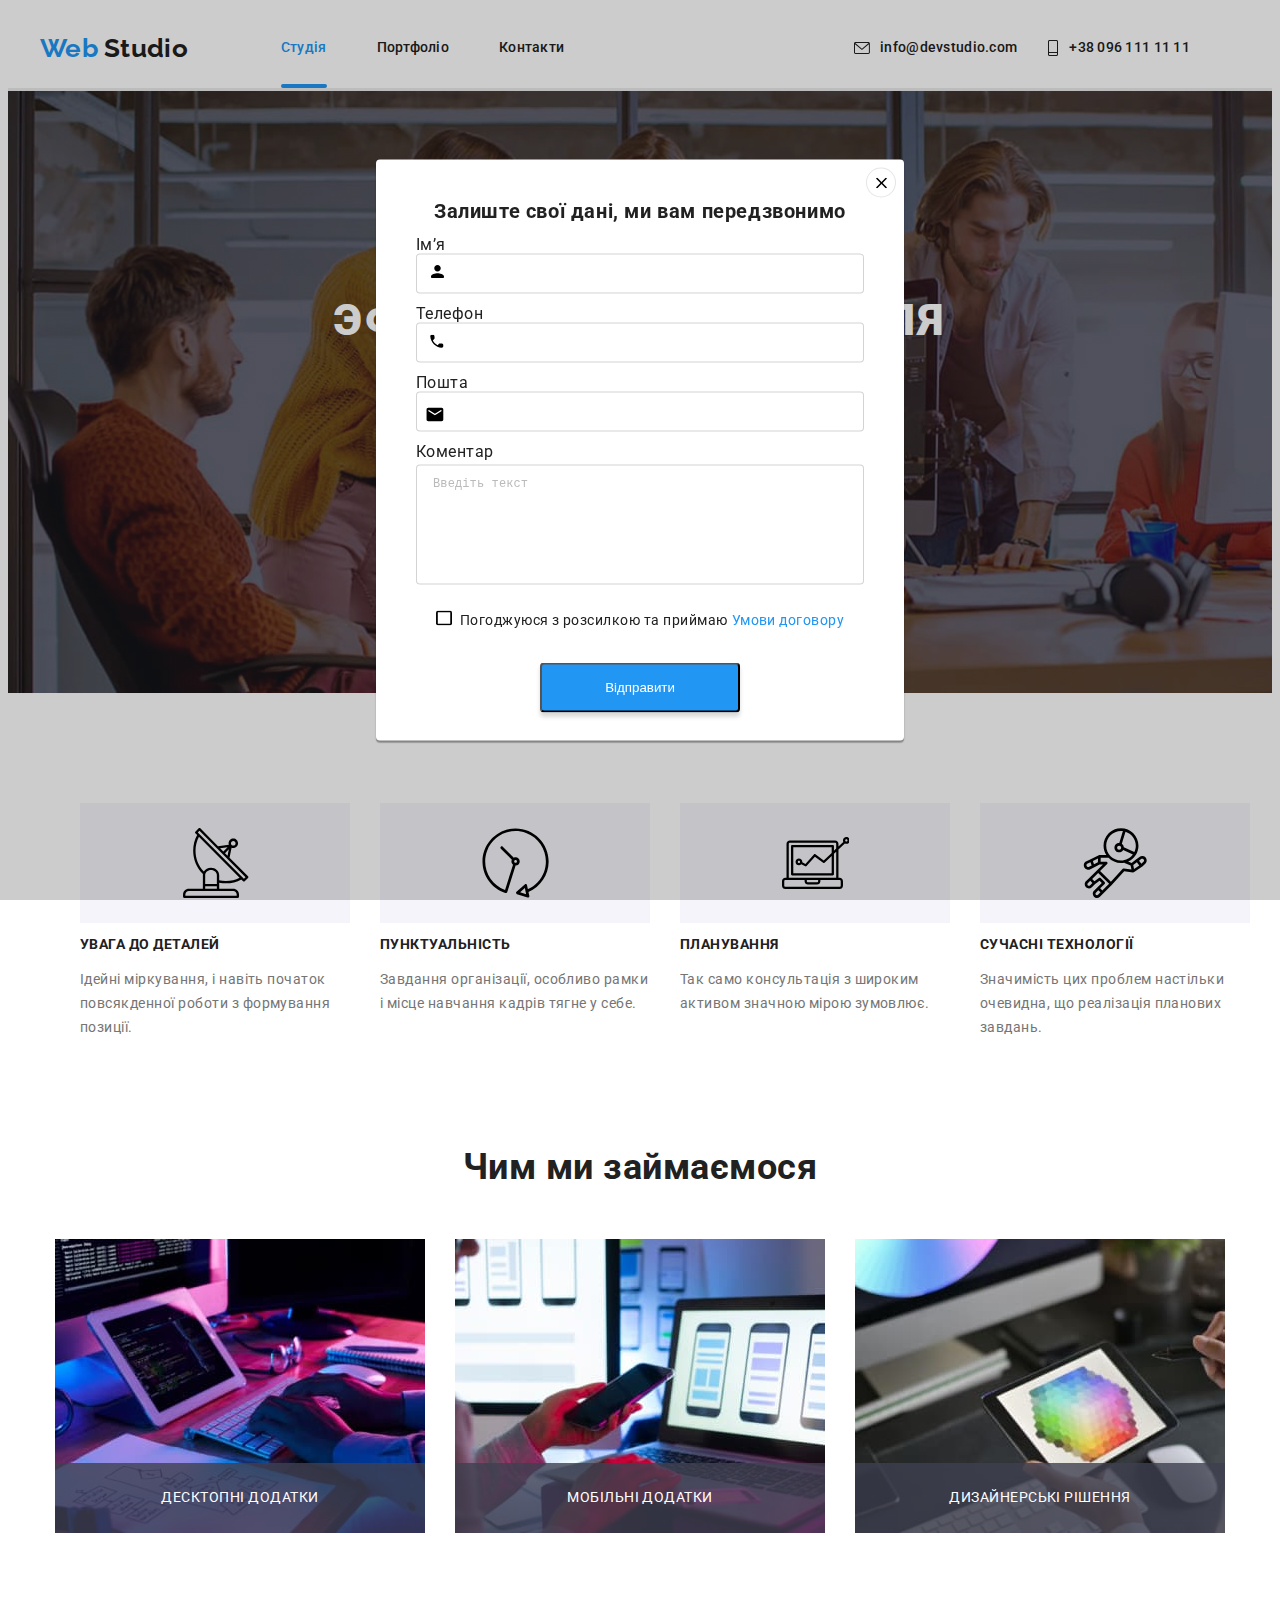
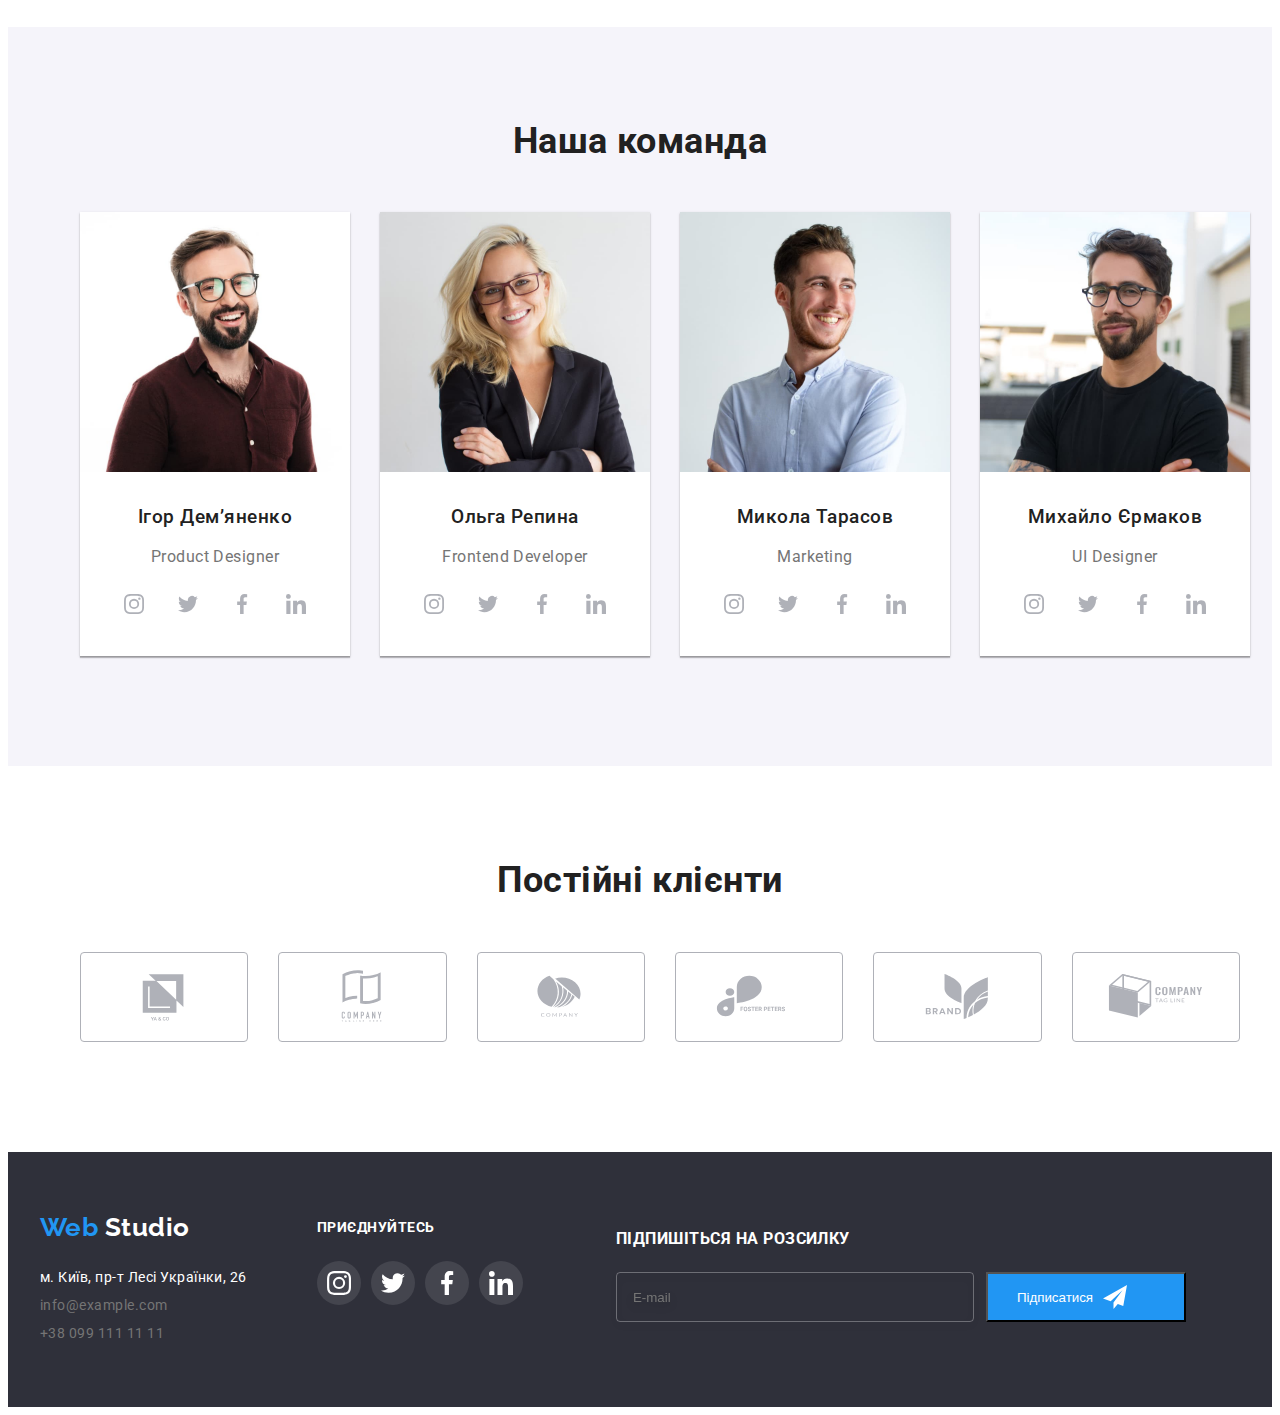
==== commit 1b7c5daf: "Update modal" ====
--- a/index.html
+++ b/index.html
@@ -86,19 +86,21 @@
             <label for="user-tel" class="modal-lable">Телефон</label>
             <div class="input-wrap"> 
               <input type="tel" name="user-tel" class="modal-input" required>
-           
           <svg class="modal-icon" width="14" height="14">
                 <use href="./images/icons.svg#icon-tel2"></use>
               </svg>
           </div>
+            </div>
 
              <div class="modal-field"> 
             <label for="user-email" class="modal-lable">Пошта </label>
+            <div class="input-wrap"> 
             <input type="email" name="user-email" class="modal-input" required>
             <svg class="modal-icon" width="18" height="18">
                 <use href="./images/icons.svg#icon-mail2"></use>
               </svg>
           </div>
+             </div>
 
             <div class="modal-field"> 
             <label for="user-comment" class="modal-lable">Коментар</label>
@@ -106,9 +108,10 @@
                   name="comment"
                   id="comment"
                   class="form-comment"
-                  placeholder="Введите текст"
+                  placeholder="Введіть текст"
                 ></textarea>
               </div>
+
               <div> 
                  <label class="checkbox-label">
                   <input
@@ -117,7 +120,7 @@
                     class="visually-hidden"
                   />
                   <svg width="11" height="8" class="checkbox-icon">
-                    <use href="./images/icons.svg#send"></use>
+                    <use href="./images/icons.svg#icon-not-agree"></use>
                   </svg>
                   Погоджуюся з розсилкою та приймаю 
                   <a href="#" class="checkbox-link">Умови договору</a>
--- a/css/styles.css
+++ b/css/styles.css
@@ -308,7 +308,6 @@
     height: 581px;
     transform: translate(-50%, -50%) scale(1);
     transition: transform var(--transition-duration) linear;
-
     box-shadow: 0px 1px 3px rgba(0, 0, 0, 0.12), 0px 1px 1px rgba(0, 0, 0, 0.14),
         0px 2px 1px rgba(0, 0, 0, 0.2);
     border-radius: 4px;
@@ -339,9 +338,28 @@
         padding-left: 14px;
 }
 
+.modal-input::placeholder{
+font-size: 12px;
+color: brown;
+
+}
+.form-input:focus~.modal-icon {
+    fill: var(--accent-color);
+}
+
+.form-input:focus {
+    border: 1px solid var(--accent-color);
+    outline: 0;
+}
+.modal-input:not(:placeholder-shown):valid{
+    background-color: hwb(120 0% 50%/0.302);
+}
+ .modal-input:not(:placeholder-shown):invalid {
+     background-color: rgba(128, 28, 0, 0.302));
+ }
 .modal-field{
     text-align: left;
-    margin-bottom: 12px;
+    /* margin-bottom: 12px; */
 }
 .input-wrap {
     position: relative;
@@ -359,9 +377,12 @@
         line-height: 14px;
         letter-spacing: 0.01em;
         color: rgba(117, 117, 117, 0.5);
+       
 } 
 
-
+input.modal-input{
+    padding-left: 40px;
+}
 .form-comment {
     width: 100%;
     height: 120px;
@@ -393,8 +414,7 @@
  .submit{
     width: 200px;
         height: 50px;
-    margin-bottom: 40px;
-   
+ 
         background: #2196F3;
         box-shadow: 0px 4px 4px rgba(0, 0, 0, 0.15);
         border-radius: 4px;
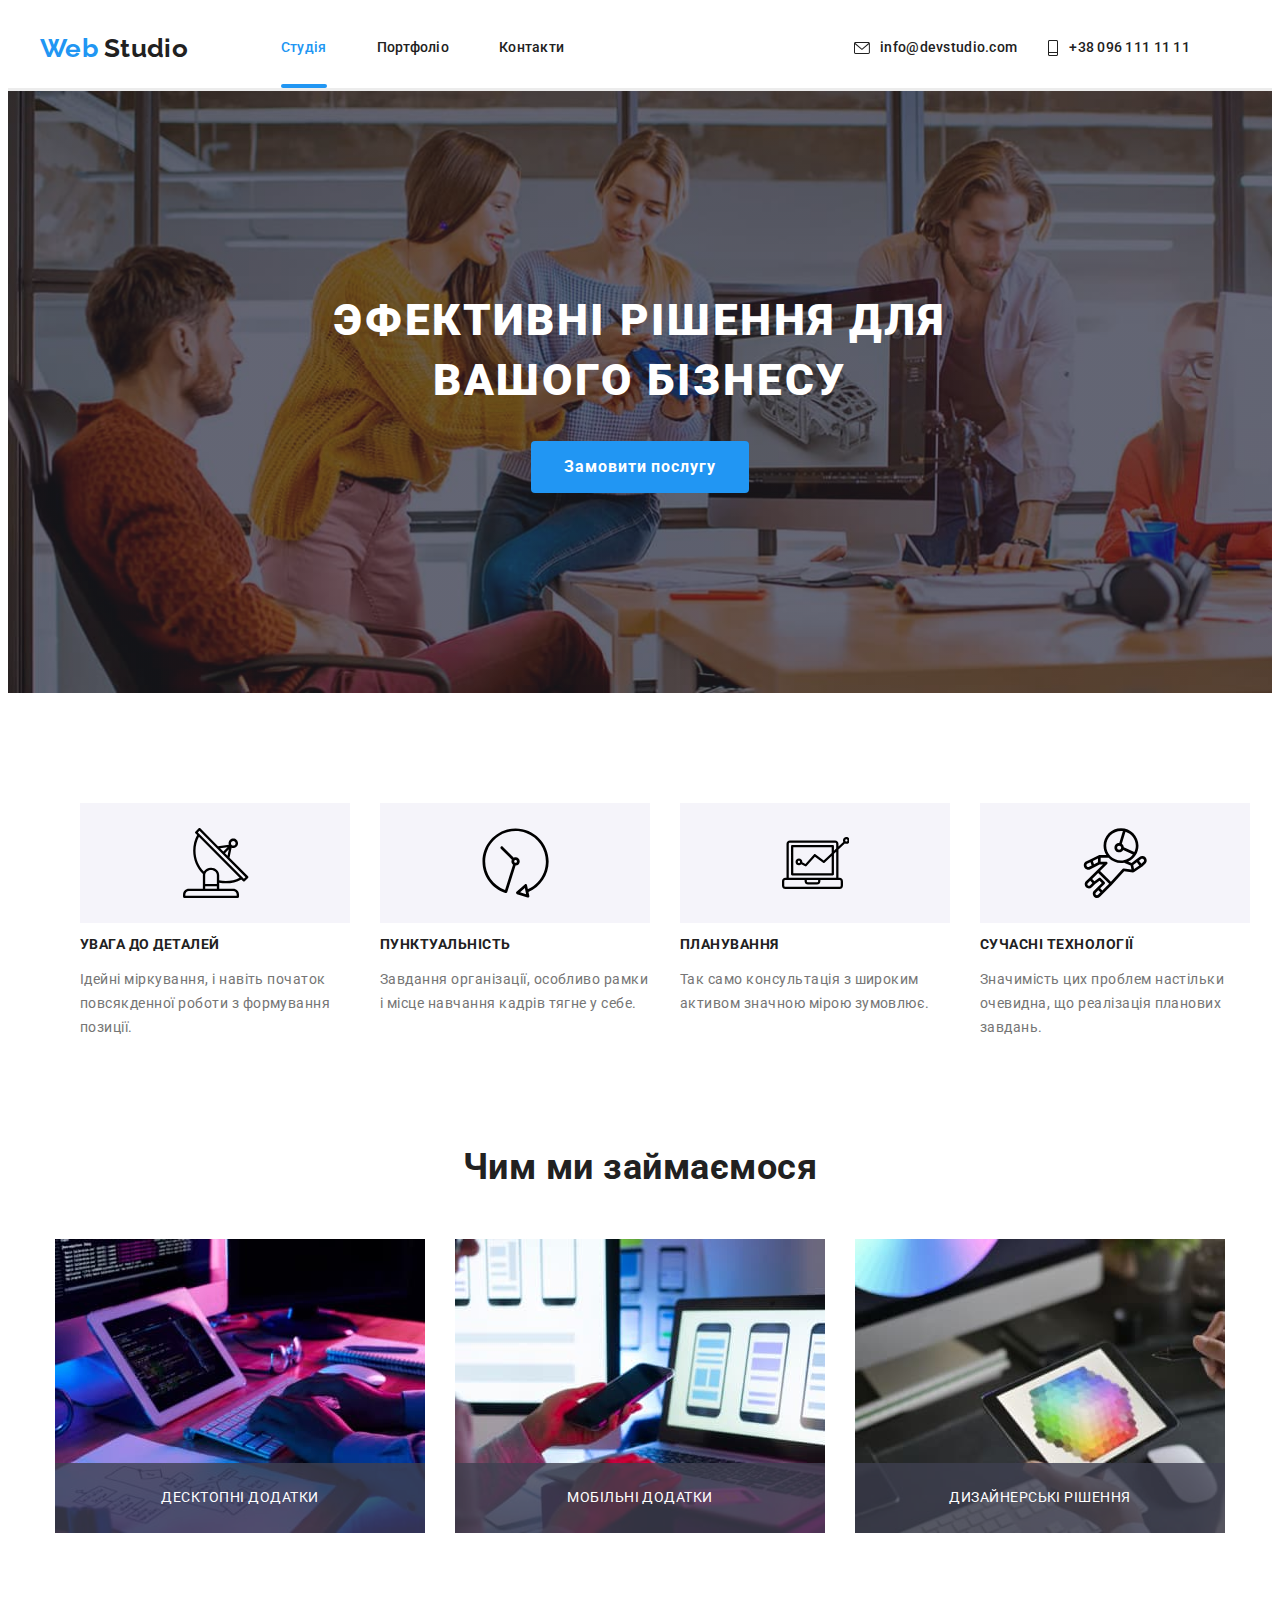
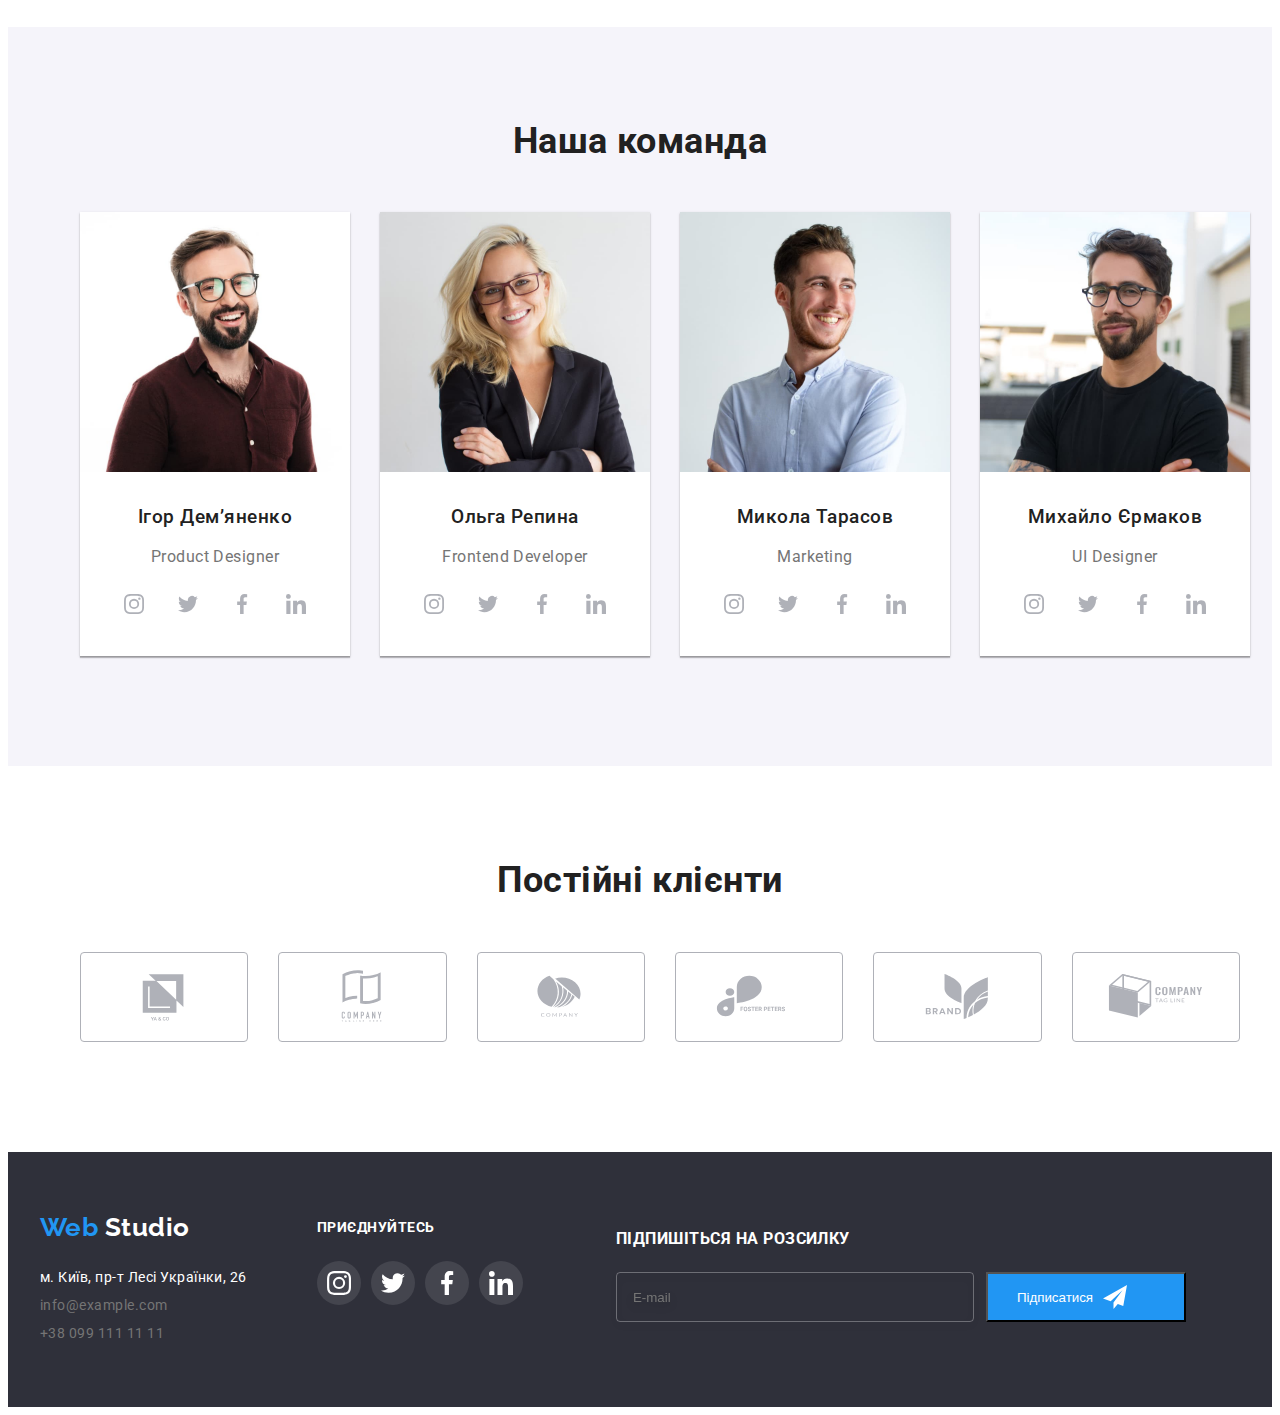
==== commit b9521406: "Update is hidden" ====
--- a/index.html
+++ b/index.html
@@ -57,9 +57,8 @@
       <h1 class="hero-title" >Эфективні рішення для вашого бізнесу</h1>
       <button type="button" class="hero-button" data-modal-open>Замовити послугу</button>
 
-      <!-- is-hidden -->
     
-      <div class="backdrop " data-modal>
+      <div class="backdrop is-hidden " data-modal>
           <div class="modal">
             <button type="button" class="button-close" data-modal-close>
               <svg width="11" height="11">
--- a/css/styles.css
+++ b/css/styles.css
@@ -343,11 +343,11 @@
 color: brown;
 
 }
-.form-input:focus~.modal-icon {
+.modal-input:focus~.modal-icon {
     fill: var(--accent-color);
 }
 
-.form-input:focus {
+.modal-input:focus {
     border: 1px solid var(--accent-color);
     outline: 0;
 }
@@ -485,7 +485,8 @@
 .checkbox-link {
     color: var(--accent-color);
     margin-left: 4px;
-    
+    text-decoration: underline;
+   
 }
 
 /* OUR ADVANTAGES */
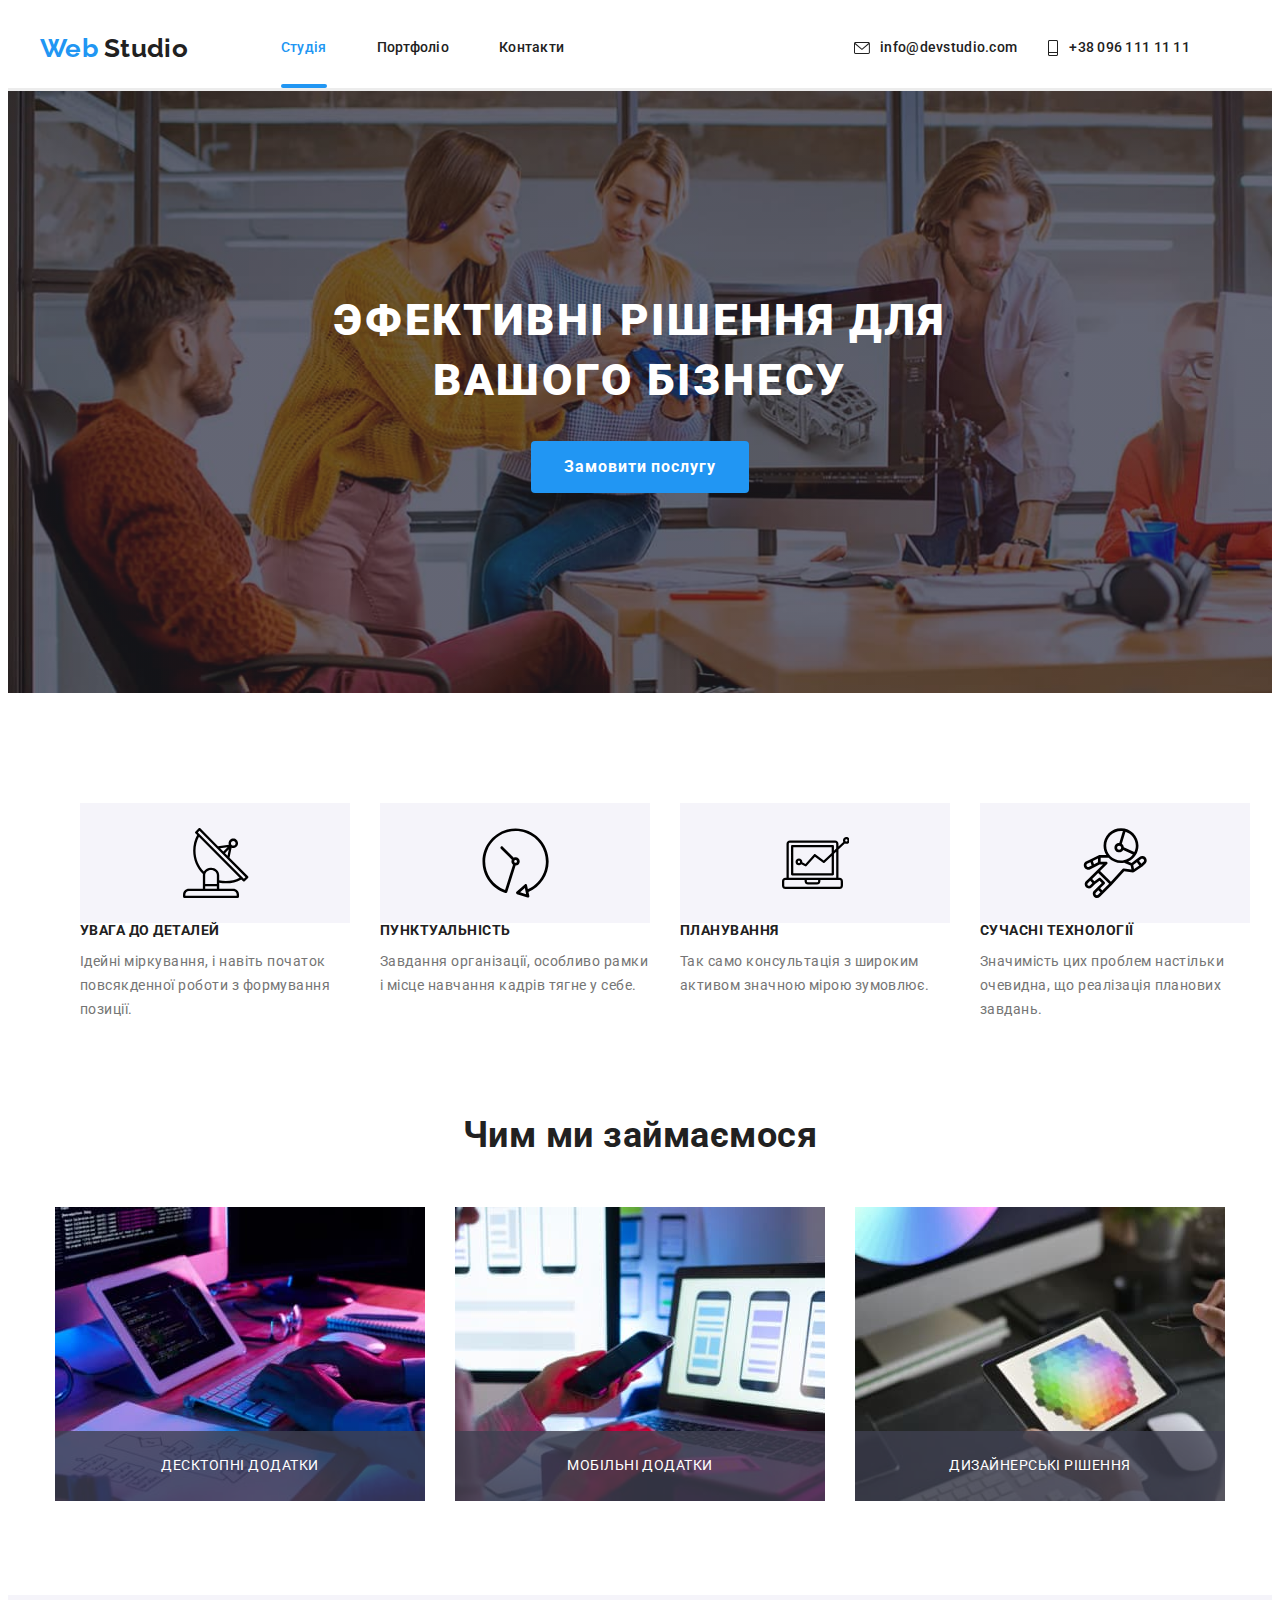
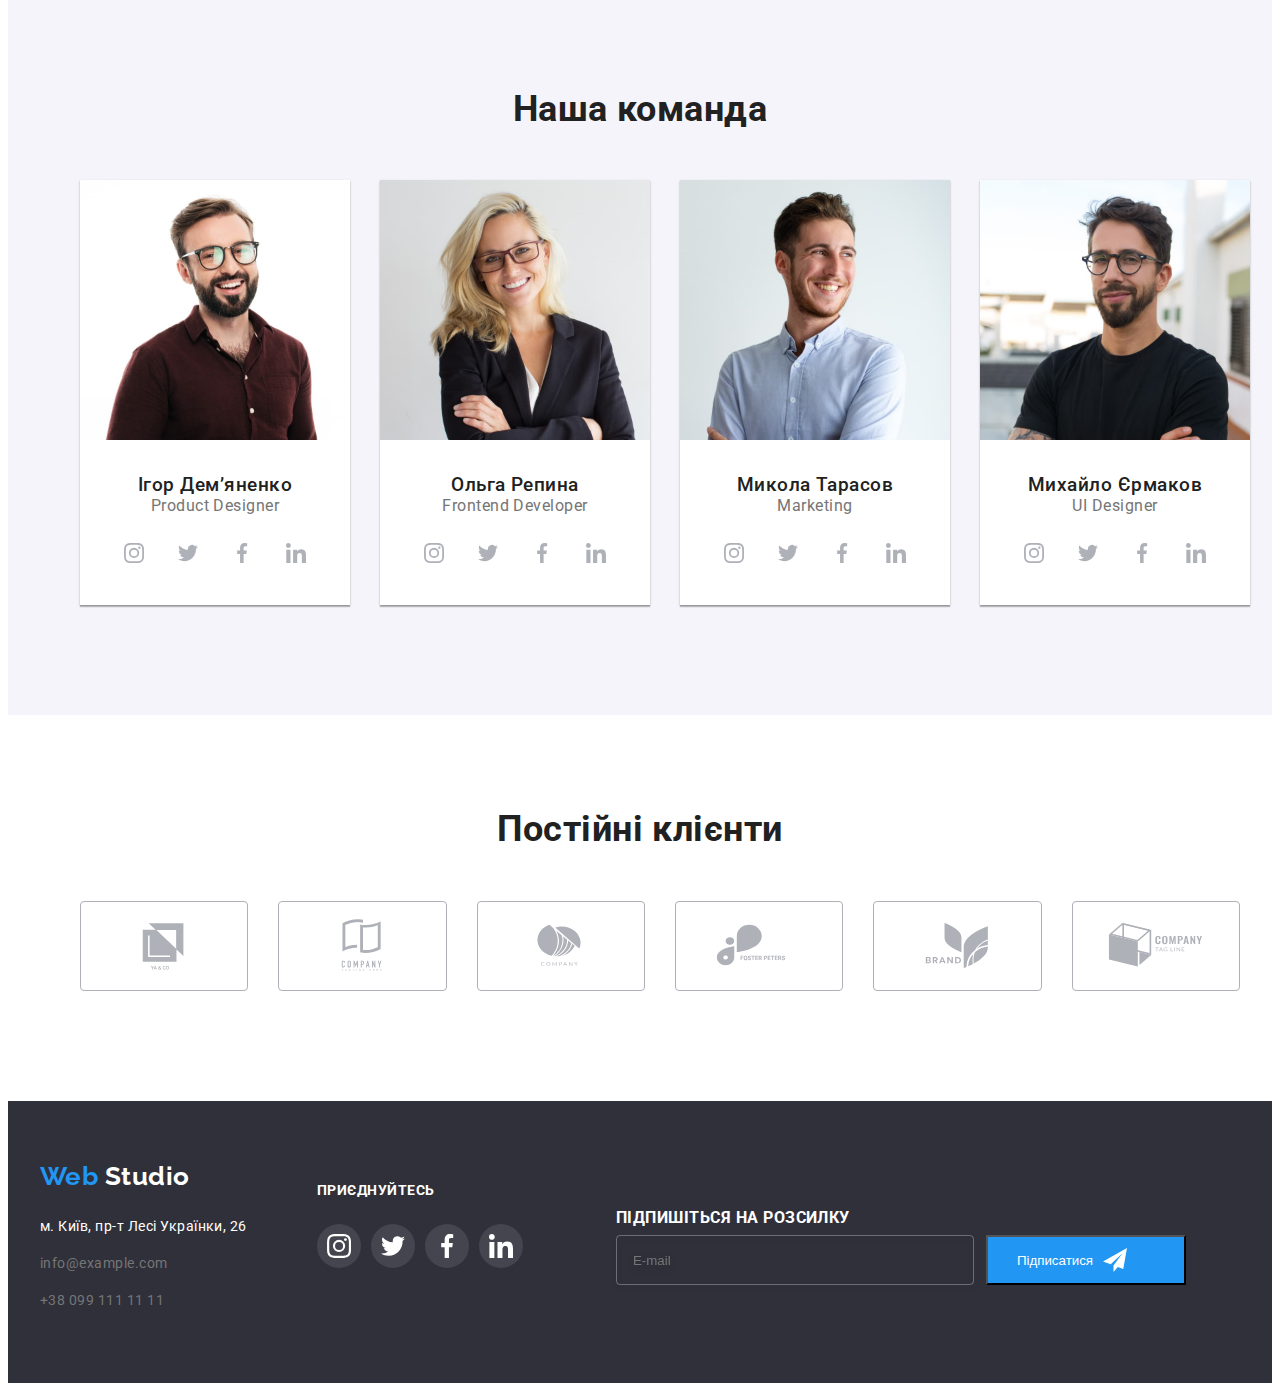
==== commit 24313557: "Update footer" ====
--- a/index.html
+++ b/index.html
@@ -397,14 +397,14 @@
       <span class="logo logo-partthird">Studio </span> </a> 
     <address> 
       <ul class="item">
-        <li> <a href="https://goo.gl/maps/CPtrU1FHBa2aNyZL9" 
+        <li class="item-contact"> <a href="https://goo.gl/maps/CPtrU1FHBa2aNyZL9" 
         target="_blank" 
         rel="noopener noreferrer nofollow" class="item-address">м. Київ, пр-т Лесі Українки, 26</a> 
       </li>
-        <li>
+       <li class="item-contact">
       <a href="mailto:info@example.ua" class="item-mail">info@example.com</a> 
     </li>
-      <li>
+      <li class="item-contact">
         <a href="tel:+14251234563" class="item-tel">+38 099 111 11 11</a>
       </li>
       </ul>
--- a/css/styles.css
+++ b/css/styles.css
@@ -36,7 +36,7 @@
 h3,
 h4,
 h5,
-h6, {
+h6 {
     padding: 0px;
     margin: 0px;
 } 
@@ -145,10 +145,6 @@
     background-color: currentColor;
     border-radius: 2px;
 } 
-
-.container-contact{
-    
-}
 
 
 .site-nav .portfolio {
@@ -345,11 +341,20 @@
 }
 .modal-input:focus~.modal-icon {
     fill: var(--accent-color);
-}
-
-.modal-input:focus {
+    transition-duration: var(--transition-duration);
+        transition-timing-function: var(--transition-timing-function);
+}
+.modal-input:hover~.modal-icon {
+    fill: var(--accent-color);
+    transition-duration: var(--transition-duration);
+        transition-timing-function: var(--transition-timing-function);
+}
+.modal-input:focus,
+.modal-input:hover {
     border: 1px solid var(--accent-color);
     outline: 0;
+    transition-duration: var(--transition-duration);
+        transition-timing-function: var(--transition-timing-function);
 }
 .modal-input:not(:placeholder-shown):valid{
     background-color: hwb(120 0% 50%/0.302);
@@ -359,7 +364,6 @@
  }
 .modal-field{
     text-align: left;
-    /* margin-bottom: 12px; */
 }
 .input-wrap {
     position: relative;
@@ -403,9 +407,12 @@
     color: rgba(117, 117, 117, 0.5);
 }
 
-.form-comment:focus {
+.form-comment:focus,
+.form-comment:hover {
     border: 1px solid var(--accent-color);
     outline: 0;
+    transition-duration: var(--transition-duration);
+        transition-timing-function: var(--transition-timing-function);
 }
 
 .form-comment:not(:placeholder-shown) {
@@ -719,13 +726,17 @@
     margin-top: 0px;
     margin-bottom: 0px;
 }
+
+.item-contact{
+margin-bottom: 9px;
+}
 .item-address {
     color: rgba(255, 255, 255, 1);
-    margin-bottom: 9px;
+   
 }
 .item-mail {
     color: rgba(117, 117, 117, 1);
-    margin-bottom: 9px;
+    
 }
 .item-tel{
     color: rgba(117, 117, 117, 1); 
@@ -921,10 +932,14 @@
 .image-list:focus .description::before {
     background-color: rgba(33, 150, 243, 0.9);
     transform: translateY(0);
+    transition-duration: var(--transition-duration);
+        transition-timing-function: var(--transition-timing-function);
 }
 .image-list:hover .project-paragraph,
 .image-list:focus .project-paragraph {
     transform: translateY(0);
+    transition-duration: var(--transition-duration);
+        transition-timing-function: var(--transition-timing-function);
 }
 
 .link-project{
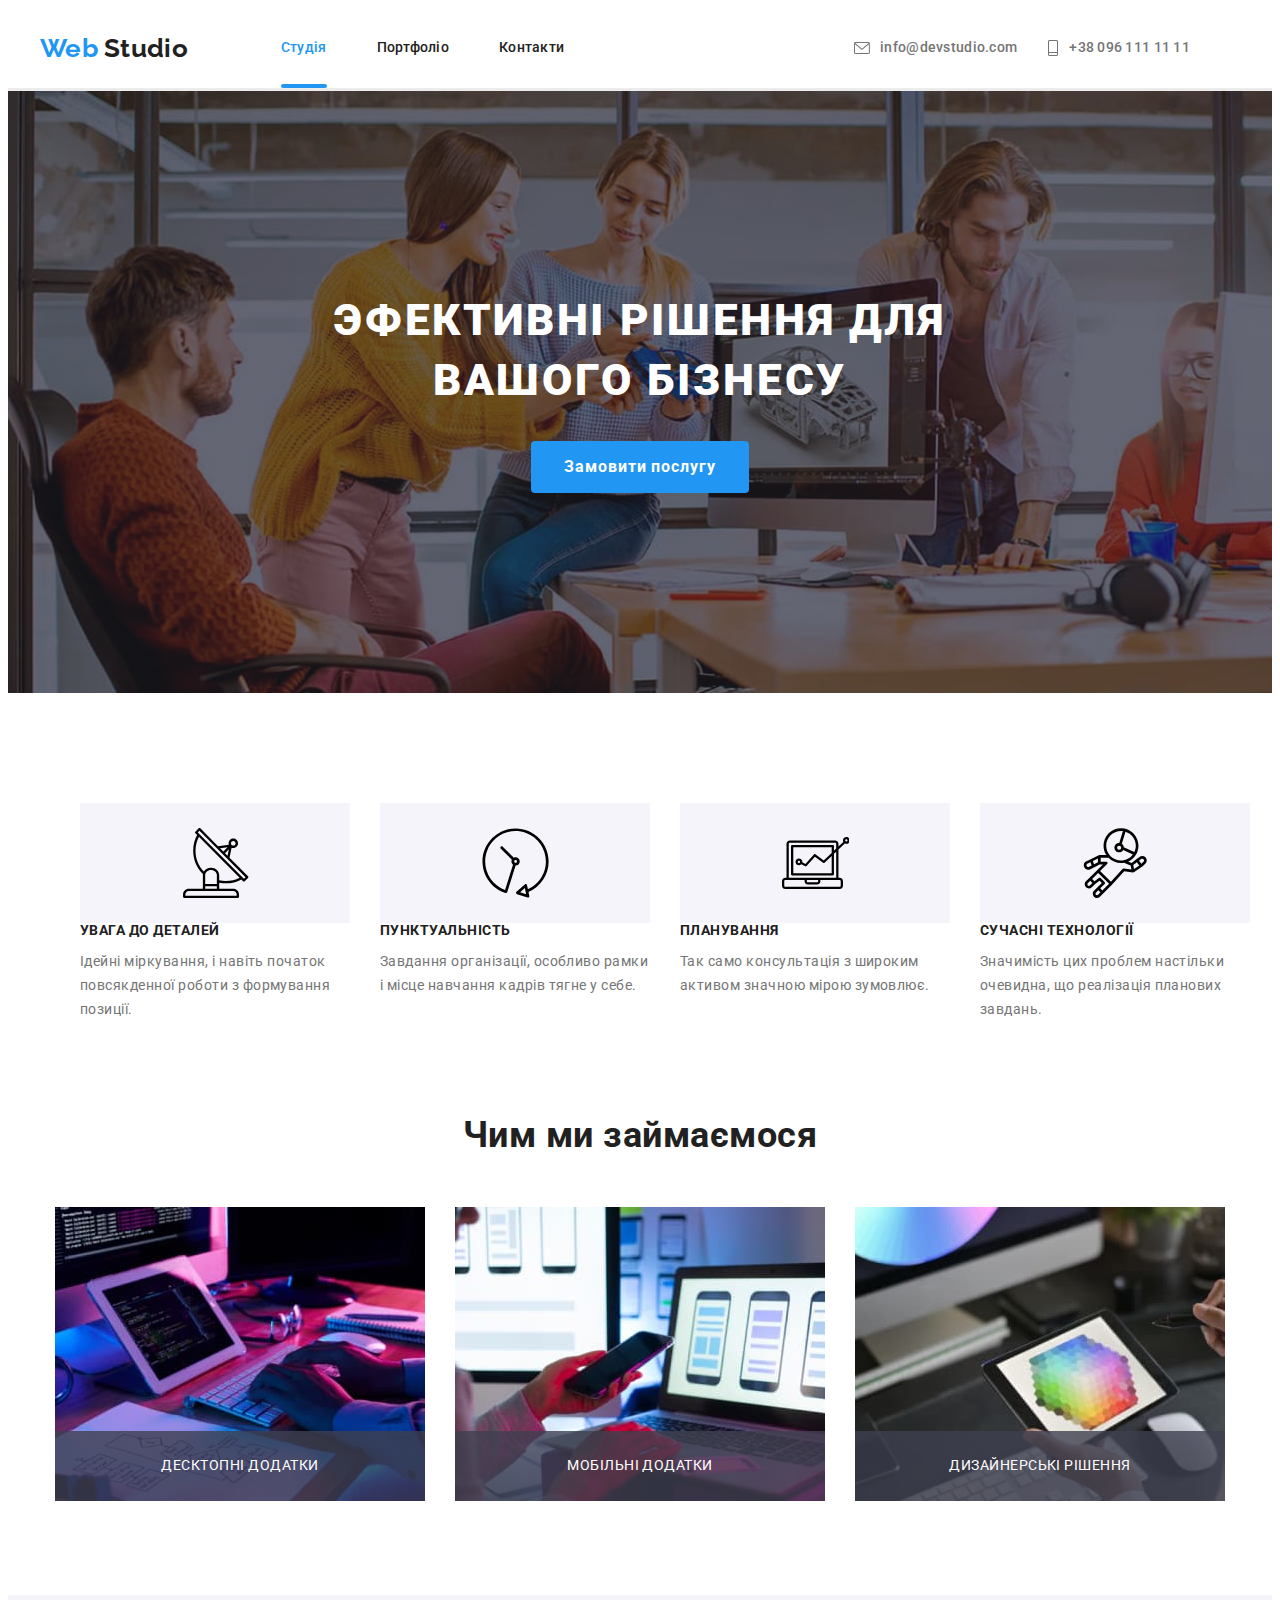
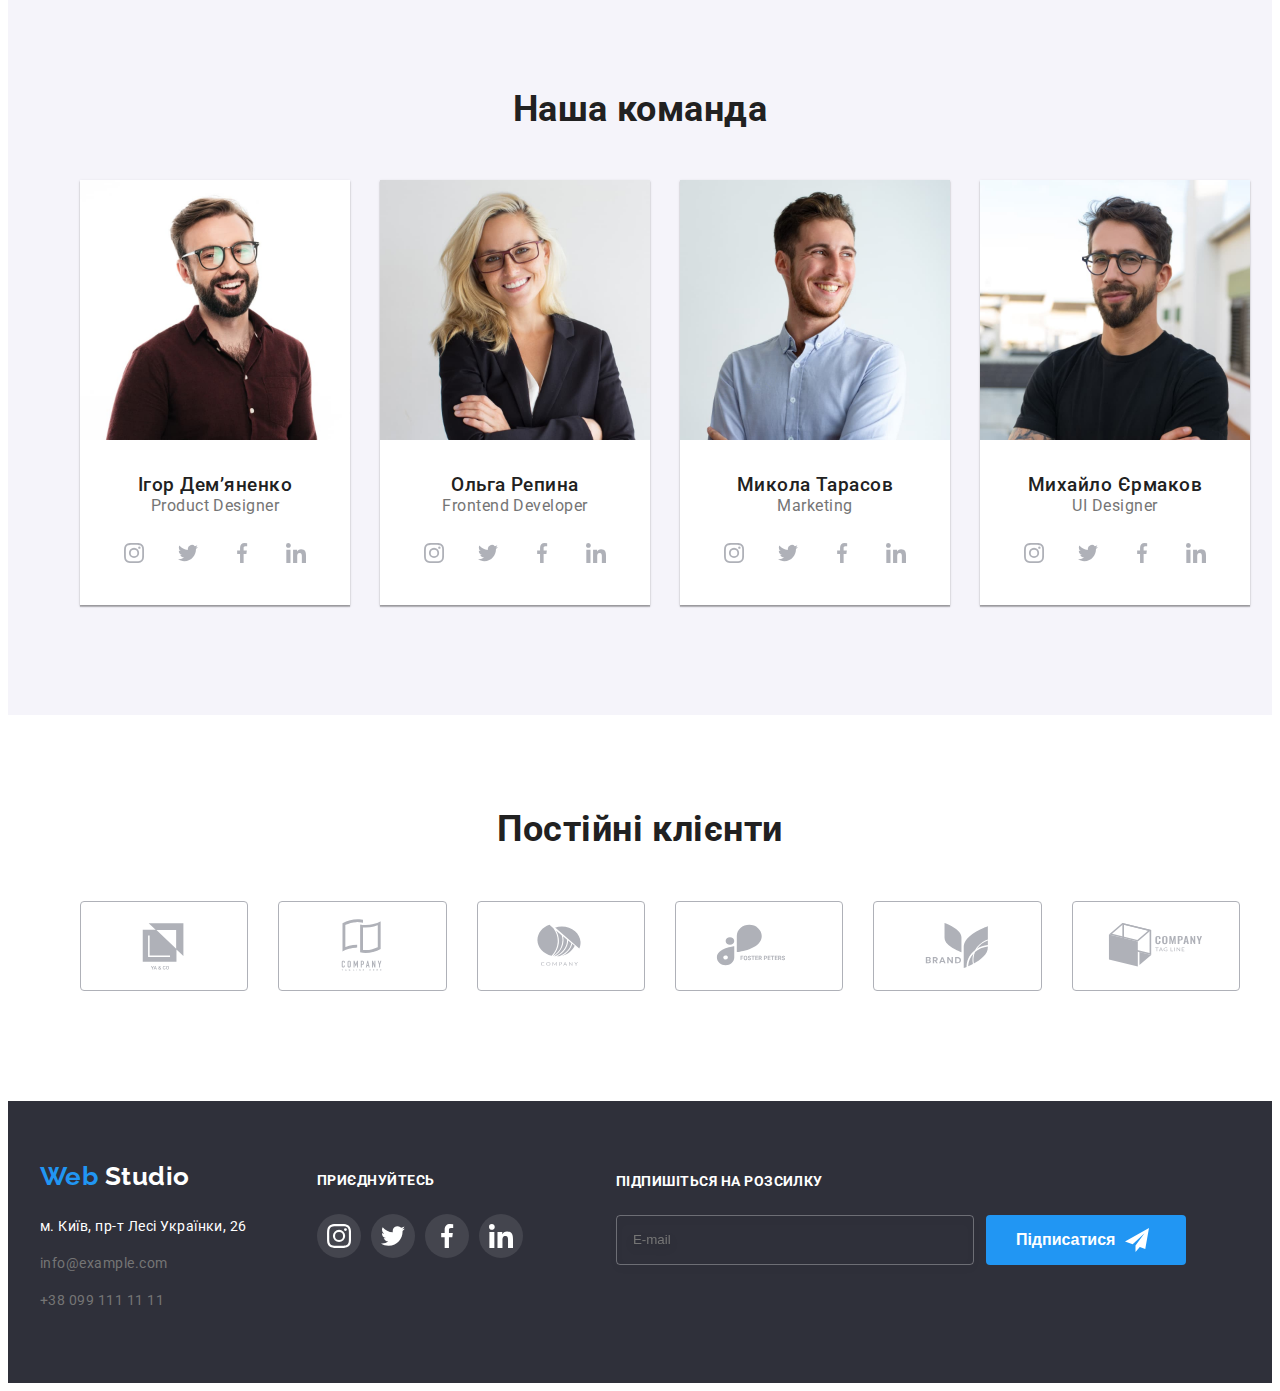
==== commit 16d55cf3: "Update mistake" ====
--- a/index.html
+++ b/index.html
@@ -22,7 +22,7 @@
    
     <nav class="navigation container">
       <a  href="./index.html" class="logo"> 
-        <span class="logo-partone"> Web </span>
+        <span class="logo-partone">Web</span>
            <span class="logo-partsecond">Studio </span> </a>
        <ul class="list-site-nav">
         <li class="current" ><a href="./index.html" class="current-list">Студія</a> </li>
@@ -72,7 +72,7 @@
              </div>
 
             <div class="modal-field"> 
-            <label for="user-name" class="modal-lable">Імʼя</label>
+            <label for="user-name" class="modal-lable"><span>Імʼя</span></label>
             <div class="input-wrap"> 
               <input type="text" name="user-name" class="modal-input" required>
             <svg class="modal-icon" width="13" height="13">
@@ -82,7 +82,7 @@
           </div>
 
             <div class="modal-field"> 
-            <label for="user-tel" class="modal-lable">Телефон</label>
+            <label for="user-tel" class="modal-lable"><span>Телефон</span></label>
             <div class="input-wrap"> 
               <input type="tel" name="user-tel" class="modal-input" required>
           <svg class="modal-icon" width="14" height="14">
@@ -92,7 +92,7 @@
             </div>
 
              <div class="modal-field"> 
-            <label for="user-email" class="modal-lable">Пошта </label>
+            <label for="user-email" class="modal-lable"><span class="modal-span">Пошта</span> </label>
             <div class="input-wrap"> 
             <input type="email" name="user-email" class="modal-input" required>
             <svg class="modal-icon" width="18" height="18">
@@ -102,7 +102,7 @@
              </div>
 
             <div class="modal-field"> 
-            <label for="user-comment" class="modal-lable">Коментар</label>
+            <label for="user-comment" class="modal-lable"><span>Коментар</span></label>
             <textarea
                   name="comment"
                   id="comment"
@@ -447,8 +447,8 @@
               />
             </label>
           </div>
-          <button class="button subscribe">
-            Підписатися
+          <button class="button-subscribe">
+            Підписатися 
             <svg width="24" height="24" class="footer-button-icon">
               <use href="./images/icons.svg#icon-send"></use>
             </svg>
--- a/css/styles.css
+++ b/css/styles.css
@@ -173,7 +173,7 @@
 }
 
 .head-address .contact {
-    color: var(--primary-text-color);
+    color: rgba(117, 117, 117, 1);
     text-decoration: none;
     letter-spacing: 0.02em;
 
@@ -190,6 +190,7 @@
 }
 
 .contact {
+    color: rgba(117, 117, 117, 1);
     transition: color var(--transition-duration) var(--transition-timing-function);
 }
 
@@ -204,13 +205,12 @@
 }
 
 .contact-icon {
-    fill: var(--primary-text-color);
+  
     margin-right: 10px;
-
     transition: fill var(--transition-duration) var(--transition-timing-function);
 }
 
-.contact-soc-icon {
+.contact-icon {
     fill: rgba(117, 117, 117, 1);
     margin-right: 10px;
     transition-property: transform;
@@ -269,6 +269,10 @@
     margin: 0, auto;
     cursor: pointer;
 }
+.hero-button:hover,
+.hero-button:focus {
+box-shadow: 0px 4px 4px rgba(0, 0, 0, 0.15);
+}
 
 /* ---------MODAL ------------*/
 
@@ -356,12 +360,13 @@
     transition-duration: var(--transition-duration);
         transition-timing-function: var(--transition-timing-function);
 }
-.modal-input:not(:placeholder-shown):valid{
+/* .modal-input:not(:placeholder-shown):valid{
     background-color: hwb(120 0% 50%/0.302);
 }
  .modal-input:not(:placeholder-shown):invalid {
-     background-color: rgba(128, 28, 0, 0.302));
+     background-color: rgba(128, 28, 0, 0.302);
  }
+  */
 .modal-field{
     text-align: left;
 }
@@ -381,6 +386,7 @@
         line-height: 14px;
         letter-spacing: 0.01em;
         color: rgba(117, 117, 117, 0.5);
+        margin-top: 4px;
        
 } 
 
@@ -425,6 +431,7 @@
         background: #2196F3;
         box-shadow: 0px 4px 4px rgba(0, 0, 0, 0.15);
         border-radius: 4px;
+        border: 1px solid transparent;
         color: #FFFFFF;
  }
 .button-close {
@@ -445,6 +452,21 @@
     background-color: #FFFFFF;
     cursor: pointer;
 }
+.button-close:hover,
+.button-close:focus {
+fill: var(--accent-color);
+}
+
+.modal-lable {
+    font-size: 12px;
+    color: #757575;
+}
+/* span.modal-span{
+margin-bottom: 14px;
+margin-top: 14px;
+margin-left: 14px;
+} */
+
 
 .checkbox-label {
     font-weight: normal;
@@ -770,6 +792,7 @@
     gap: 10px;
     padding-left: 0px;
     margin-bottom: 40px;
+    margin-top: 20px;
 }
 .footer-soc-item {
     width: 44px;
@@ -781,10 +804,10 @@
 .invite-footer {
     margin-left: 70px;
     margin-top: 0px;
-   
+margin-bottom: 20px;
 }
 .invite {
-        margin-bottom: 20px;
+        
         margin-top: 0px;
             width: 700;
             size: 14px;
@@ -801,17 +824,26 @@
     display: flex;
     align-items: flex-end;
     margin-left: 93px;
+    margin-top: 0px;
+    padding-top: 0px;
+    margin-bottom: 40px;
 }
 
 .footer-email-container {
-    display: flex;
+    /* display: flex; */
     flex-direction: column;
+    margin-top: 0px;
+    padding-top: 0px;
+
 }
 .footer-title{
     color: #FFFFFF;
     text-transform: uppercase;
-    size: 14px;
-        letter-spacing: 0, 3;
+    font-size: 14px;
+        letter-spacing: 0.3;
+        margin-top: 0px;
+            padding-top: 0px;
+            margin-bottom: 20px;
 }
 .footer-input {
     width: 358px;
@@ -823,18 +855,32 @@
     margin-right: 12px;
     background-color: inherit;
     color: #FFFFFF;
-}
-
-.button.subscribe {
+    margin-top: 0px;
+        padding-top: 0px;
+}
+
+.button-subscribe {
     display: flex;
     align-items: center;
     padding-left: 29px;
     background-color: rgba(33, 150, 243, 1);
-    color: #FFFFFF;
+    color: #FFFFFF;   
     width: 200px;
     height: 50px;
-}
-
+    border: 1px solid transparent;
+    border-radius: 4px;
+    font-size: 16px;
+    font-weight: bold;
+}
+
+.button-subscribe:hover,
+.button-subscribe:focus {
+box-shadow: 0px 1px 3px rgba(0, 0, 0, 0.12), 0px 1px 1px rgba(0, 0, 0, 0.14), 0px 2px 1px rgba(0, 0, 0, 0.2);
+}
+
+footer.button-subscribe{
+
+}
 .footer-button-icon {
     margin-left: 10px;   
 }
@@ -923,12 +969,12 @@
     width: 370px;
       }
 
-        .image-list:hover,
+         .image-list:hover,
         .image-list:focus {
         box-shadow: 0px 1px 1px rgba(0, 0, 0, 0.12), 0px 4px 4px rgba(0, 0, 0, 0.06),
             1px 4px 6px rgba(0, 0, 0, 0.16);
                         }
-.image-list:hover .description::before,
+/* .image-list:hover .description::before,
 .image-list:focus .description::before {
     background-color: rgba(33, 150, 243, 0.9);
     transform: translateY(0);
@@ -940,11 +986,31 @@
     transform: translateY(0);
     transition-duration: var(--transition-duration);
         transition-timing-function: var(--transition-timing-function);
-}
+} */ /
 
 .link-project{
     cursor: pointer;
 }
+
+.link-project:hover .description::before,
+.link-project:focus .description::before {
+    background-color: rgba(33, 150, 243, 0.9);
+    transform: translateY(0);
+    transition-duration: var(--transition-duration);
+    transition-timing-function: var(--transition-timing-function);
+}
+
+.link-project:hover .project-paragraph,
+.link-project:focus .project-paragraph {
+    transform: translateY(0);
+    transition-duration: var(--transition-duration);
+    transition-timing-function: var(--transition-timing-function);
+}
+ .link-project:hover,
+ .link-project:focus {
+     box-shadow: 0px 1px 1px rgba(0, 0, 0, 0.12), 0px 4px 4px rgba(0, 0, 0, 0.06),
+         1px 4px 6px rgba(0, 0, 0, 0.16);
+ }
 .image {
     display: block;
     margin: 0px;
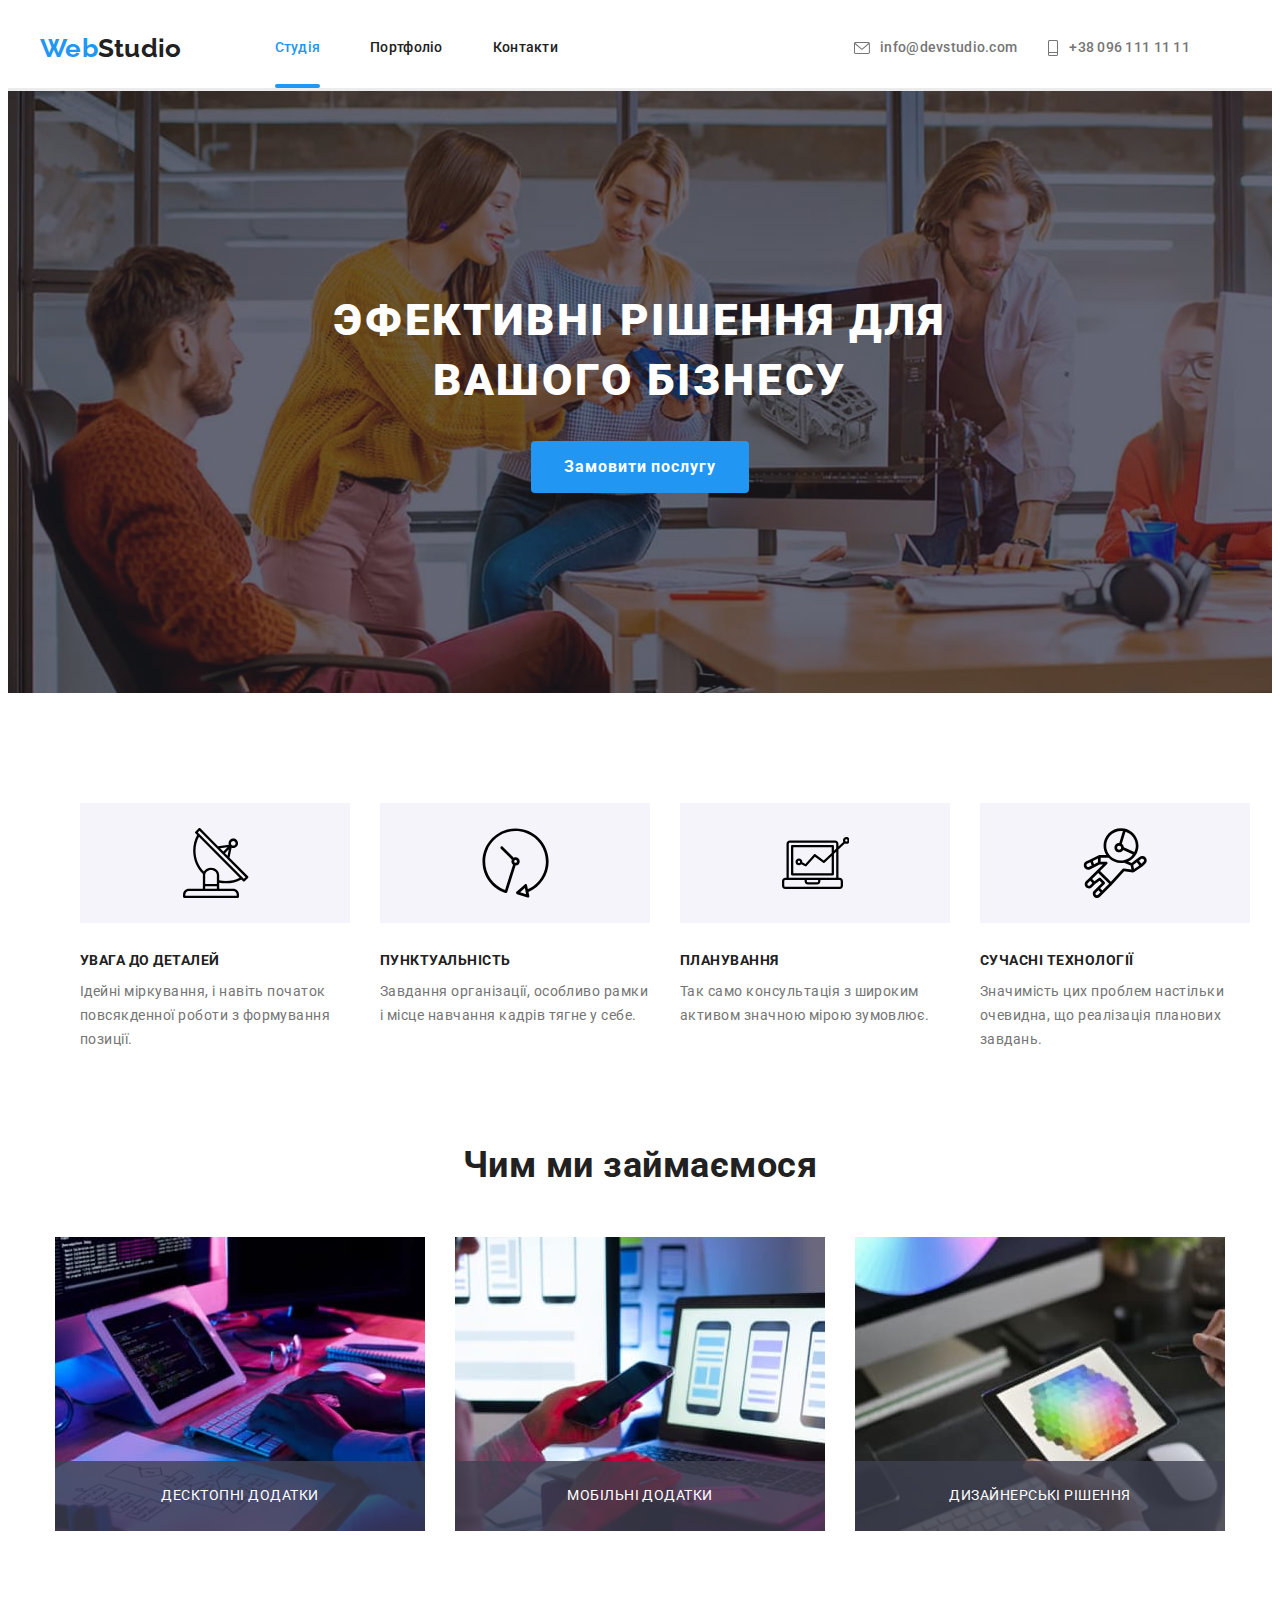
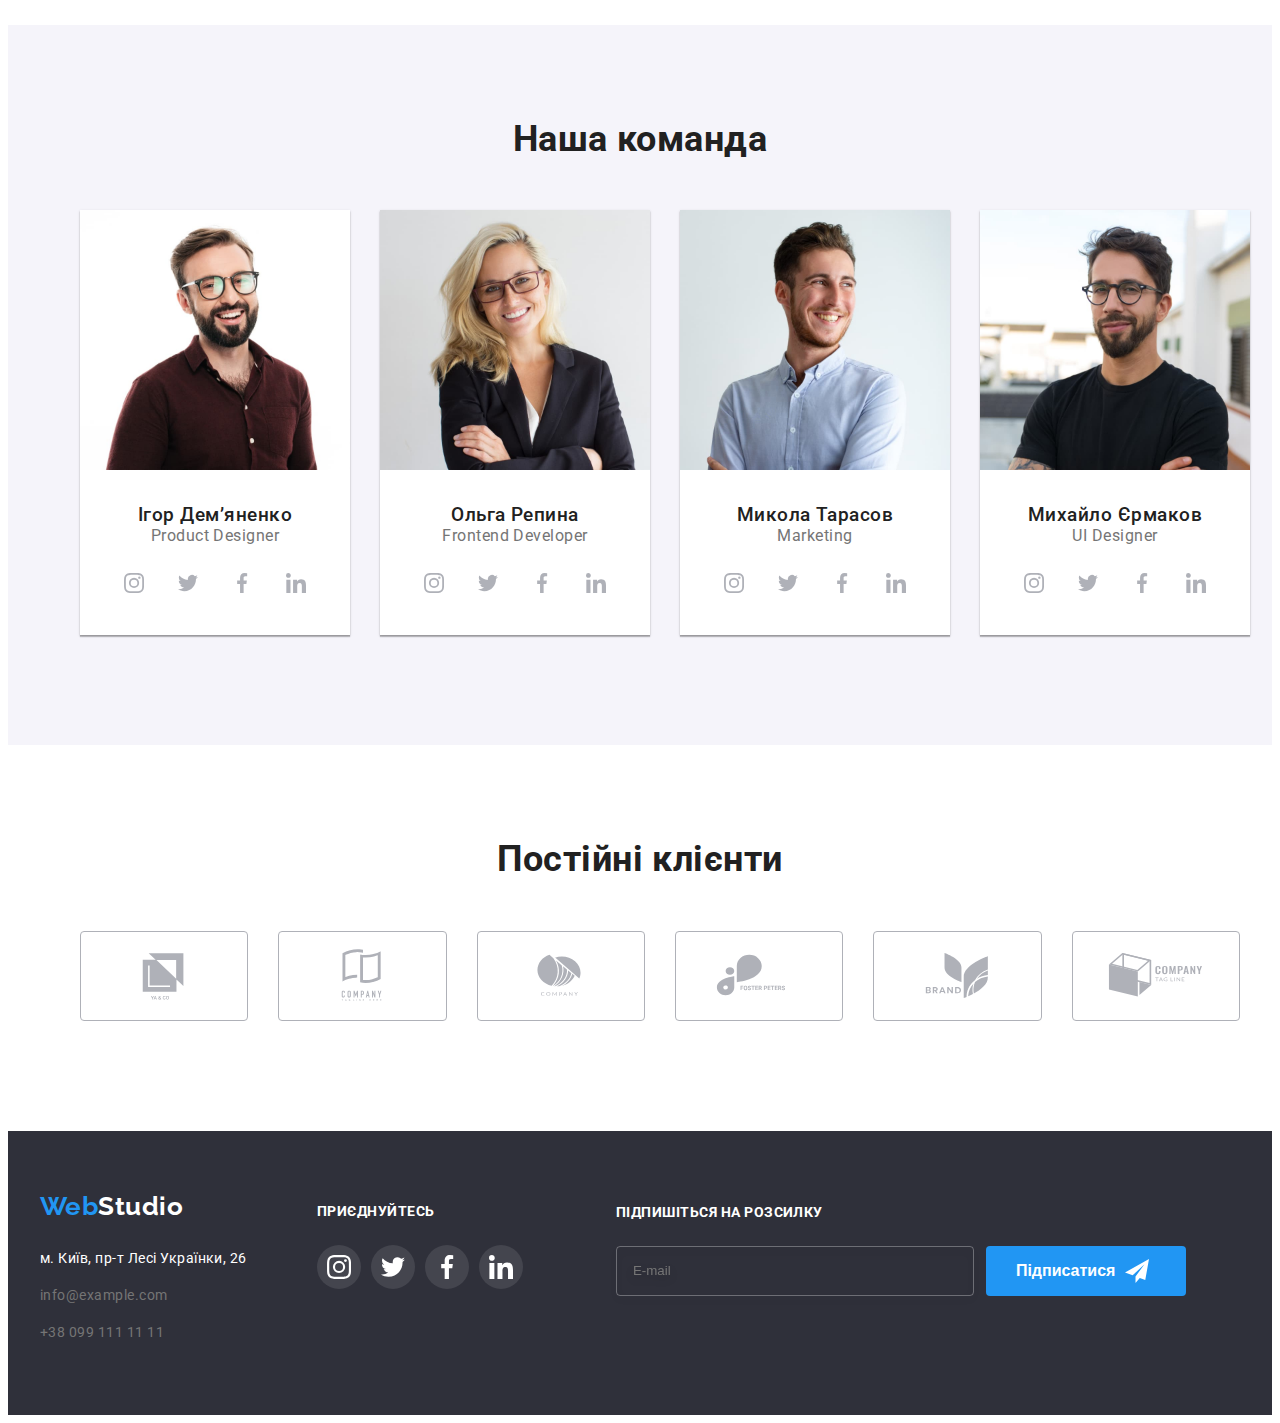
==== commit e0492ca6: "Update modal" ====
--- a/index.html
+++ b/index.html
@@ -22,8 +22,8 @@
    
     <nav class="navigation container">
       <a  href="./index.html" class="logo"> 
-        <span class="logo-partone">Web</span>
-           <span class="logo-partsecond">Studio </span> </a>
+        <span class="logo-partone">Web</span>Studio</a>
+     
        <ul class="list-site-nav">
         <li class="current" ><a href="./index.html" class="current-list">Студія</a> </li>
         <li class="site-nav"><a href="./portfolio.html" class="portfolio">Портфоліо</a> </li>
@@ -111,17 +111,19 @@
                 ></textarea>
               </div>
 
-              <div> 
-                 <label class="checkbox-label">
+              <div class="checkbox-field"> 
                   <input
                     type="checkbox"
                     name="checkbox"
-                    class="visually-hidden"
-                  />
-                  <svg width="11" height="8" class="checkbox-icon">
-                    <use href="./images/icons.svg#icon-not-agree"></use>
-                  </svg>
-                  Погоджуюся з розсилкою та приймаю 
+                    class="input-check visually-hidden"
+                    id="agree"
+                  /> <label for="agree" class="checkbox-label"> 
+                  <!-- <span> 
+                    <svg width="11" height="8" class="checkbox-icon">
+                    <use href="./images/icons.svg#icon-agree"></use>
+                  </svg> 
+                </span> -->
+                   Погоджуюся з розсилкою та приймаю 
                   <a href="#" class="checkbox-link">Умови договору</a>
                 </label>
                 <button type="submit" class="submit">Відправити</button>
@@ -392,9 +394,8 @@
   <footer class="footer">
     <div class="container footer-contact">
       <div> 
-      <a href="./index.html" class="logo logo-partone"> 
-        <span> Web </span>
-      <span class="logo logo-partthird">Studio </span> </a> 
+      <a href="./index.html" class="logo-footer"> 
+        <span class="logo-partone">Web</span>Studio</a> 
     <address> 
       <ul class="item">
         <li class="item-contact"> <a href="https://goo.gl/maps/CPtrU1FHBa2aNyZL9" 
--- a/css/styles.css
+++ b/css/styles.css
@@ -80,17 +80,34 @@
     font-size: 26px;
     line-height: 1.19;
     font-weight: 700;
-    display: inline-block;       
+    display: inline-block;  
+    color: rgba(33, 33, 33, 1);
  }
  
 .logo-partone
 {
     color: rgba(33, 150, 243, 1); 
-}
-.logo-partsecond 
+    display: inline-block;
+}
+
+.logo-footer {
+        font-family: "Raleway", sans-serif;
+        font-size: 26px;
+        line-height: 1.19;
+        font-weight: 700;
+        display: inline-block;
+        color: rgba(255, 255, 255, 1);
+    }
+
+/* .logo-partthird {
+    color: rgba(255, 255, 255, 1);
+    margin-bottom: 20px;
+    display: inline-block;
+} */
+/* .logo-partsecond 
     {
     color:rgba(33, 33, 33, 1);
-}
+} */
 /* ----------------------nav------------- */
 .navigation{
 font-style: Medium;
@@ -367,8 +384,12 @@
      background-color: rgba(128, 28, 0, 0.302);
  }
   */
-.modal-field{
+
+.modal-field {
     text-align: left;
+}
+.checkbox-field{
+    text-align: center;
 }
 .input-wrap {
     position: relative;
@@ -390,6 +411,11 @@
        
 } 
 
+.modal-lable span {
+    display: inline-block;
+    font-size: 12px;
+    margin-bottom: 4px;
+}
 input.modal-input{
     padding-left: 40px;
 }
@@ -424,16 +450,7 @@
 .form-comment:not(:placeholder-shown) {
     color: #212121;
 }
- .submit{
-    width: 200px;
-        height: 50px;
- 
-        background: #2196F3;
-        box-shadow: 0px 4px 4px rgba(0, 0, 0, 0.15);
-        border-radius: 4px;
-        border: 1px solid transparent;
-        color: #FFFFFF;
- }
+
 .button-close {
     position: absolute;
     top: 8px;
@@ -461,29 +478,31 @@
     font-size: 12px;
     color: #757575;
 }
-/* span.modal-span{
-margin-bottom: 14px;
-margin-top: 14px;
-margin-left: 14px;
-} */
+
 
 
 .checkbox-label {
     font-weight: normal;
     font-size: 14px;
     line-height: 1.71;
-
     color: var(--primary-text-color);
-
     margin-bottom: 30px;
     margin-top: 20px;
-
     align-items: center;
     justify-content: center;
     display: flex;
 }
-
-.checkbox-label>.visually-hidden {
+.checkbox-label::before{
+ content: '';
+ width: 16px;
+ height: 15px;
+ border: 2px solid black;
+ border-radius: 3px;
+ display: block;
+margin-right: 7px;
+}
+
+/* .checkbox-label>.visually-hidden {
     position: absolute;
     white-space: nowrap;
     width: 1px;
@@ -494,12 +513,24 @@
     clip: rect(0 0 0 0);
     clip-path: inset(50%);
     margin: -1px;
-}
-
-.checkbox-label>.visually-hidden:checked+.checkbox-icon {
+} */
+
+.input-check:checked + .checkbox-label::before {
     background-color: var(--accent-color);
-    border: transparent;
-}
+        border: none;
+        background-image: url(../images/check.svg);
+        background-position: center;
+        background-repeat: no-repeat;    
+}
+
+.input-check:focus+.checkbox-label::before {
+    border-color: var(--accent-color);
+}
+
+/* .checkbox-label>.visually-hidden:checked+.checkbox-icon {
+    background-color: var(--accent-color);
+    border: none;
+} */
 
 .checkbox-icon {
     width: 16px;
@@ -517,6 +548,17 @@
     text-decoration: underline;
    
 }
+
+ .submit {
+     width: 200px;
+     height: 50px;
+
+     background: #2196F3;
+     box-shadow: 0px 4px 4px rgba(0, 0, 0, 0.15);
+     border-radius: 4px;
+     border: 1px solid transparent;
+     color: #FFFFFF;
+ }
 
 /* OUR ADVANTAGES */
 
@@ -546,6 +588,7 @@
         align-items: center;
         width: 270px;
         height: 120px;
+        margin-bottom: 30px;
         background-color: rgba(245, 244, 250, 1);
 }
 
@@ -735,17 +778,13 @@
     display: flex;
 
 }
-.logo-partthird {
-    color: rgba(255, 255, 255, 1);
-    margin-bottom: 20px;
-}
 
 address {
     font-style: normal;
 }
 .item {
     padding-left: 0px;
-    margin-top: 0px;
+    margin-top: 20px;
     margin-bottom: 0px;
 }
 
